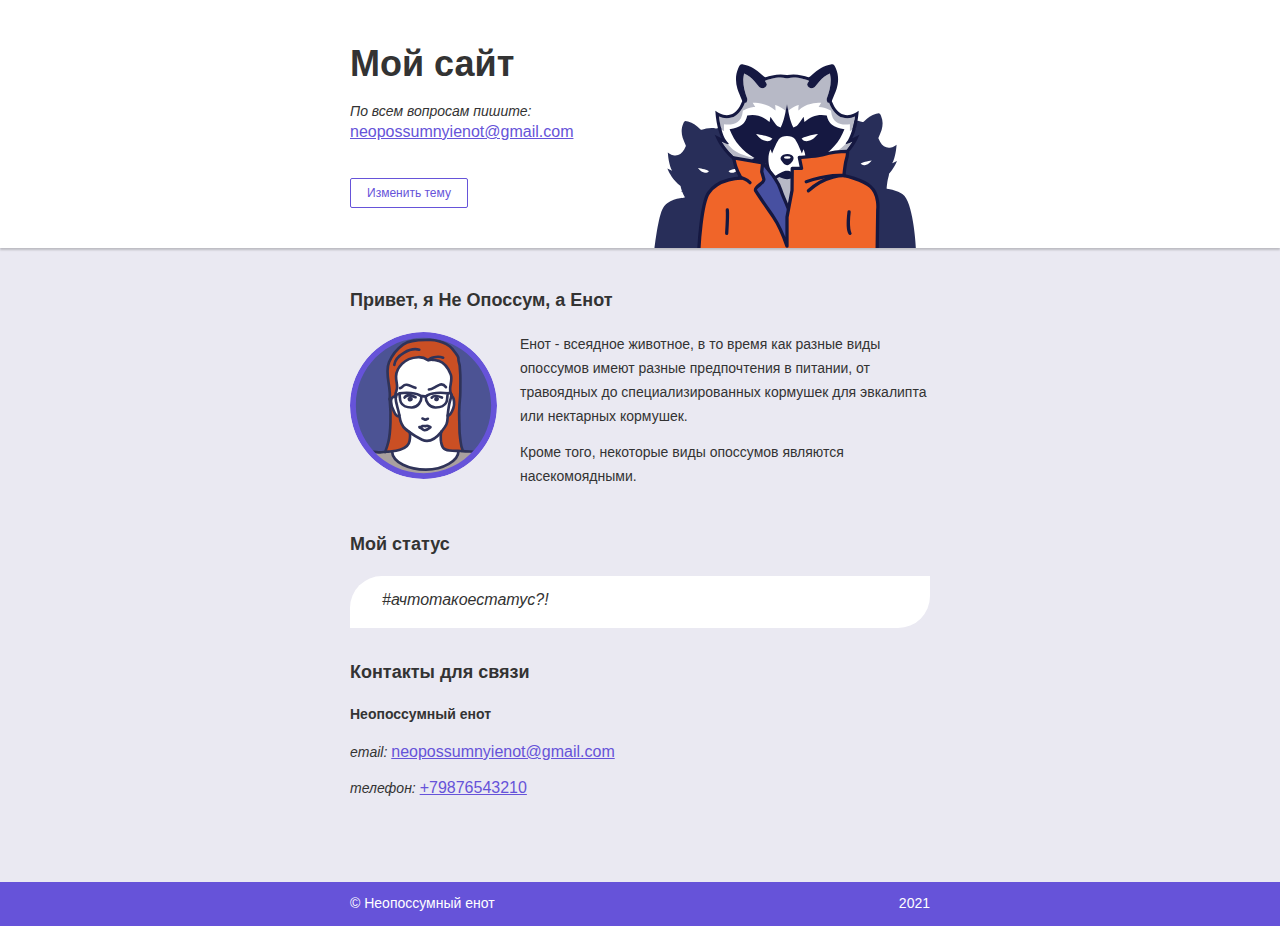
==== index.html @ a2eb3c32 "Лабы 3 и 4" ====
<!DOCTYPE html>
<html lang="ru">
<head>
  <meta charset="utf-8">
  <meta name="viewport" content="width=device-width, initial-scale=1.0">
  <link rel="stylesheet" href="style-themes.css">
  <title>Мой сайт – Неопоссумный енот</title>
</head>
<body class="page">
  <header class="page-header">
    <div class="container">
      <h1 class="page-title">Мой сайт</h1>
      <p><i>По всем вопросам пишите:</i><br><a href="mailto:neopossumnyienot@gmail.com">neopossumnyienot@gmail.com</a></p>
      <button class="theme-button" type="button">Изменить тему</button>
    </div>
  </header>
  <main>
    <section class="about container">
      <h2 class="section-title">Привет, я Не Опоссум, а Енот</h2>
      <img class="about-image" src="img/avatar.svg" width="147" height="147" alt="Неопоссумный енот">
      <div class="about-content">
        <p>Енот - всеядное животное, в то время как разные виды опоссумов имеют разные предпочтения в питании, от травоядных до специализированных кормушек для эвкалипта или нектарных кормушек.</p>
        <p>Кроме того, некоторые виды опоссумов являются насекомоядными.</p>
      </div>
    </section>
    <section class="status container">
      <h2 class="section-title">Мой статус</h2>
      <p>#ачтотакоестатус?!</p>
    </section>
    <section class="contacts container">
      <h2 class="section-title">Контакты для связи</h2>
        <p class="contacts-name">Неопоссумный енот</p>
        <p><i>email:</i> <a href="mailto:neopossumnyienot@gmail.com">neopossumnyienot@gmail.com</a></p>
        <p><i>телефон:</i> <a href="tel:+79876543210">+79876543210</a></p>
    </section>
  </main>
  <footer class="page-footer">
    <div class="container">
      <p>© Неопоссумный енот</p>
      <p>2021</p>
    </div>
  </footer>
  <script src = "script.js"></script>
</body>
</html>
---- style-themes.css ----
* {
  box-sizing: border-box;
}

.container {
  width: 580px;
  margin: 0 auto;
}

.page {
  display: flex;
  flex-direction: column;
  min-width: 640px;
  min-height: 100vh;
  margin: 0;
  font-family: "Verdana", "Tahoma", sans-serif;
  font-size: 14px;
  line-height: 18px;
  color: #333333;
  background-color: #eae9f2;
}

.section-title {
  width: 100%;
  margin: 0;
  margin-bottom: 20px;
  padding: 0;
  font-weight: bold;
  font-size: 18px;
  line-height: 24px;
}

a {
  color: #6653d9;
}

a:focus {
  outline-color: #b6aaff;
}

.page-header {
  margin-bottom: 40px;
  background-color: #ffffff;
  box-shadow: 0 2px 2px rgba(0, 0, 0, 0.2);
}

.page-header .container {
  padding-top: 40px;
  padding-bottom: 40px;
  background-image: url("img/raccoons.svg");
  background-repeat: no-repeat;
  background-position: bottom right;
  background-size: 290px 212px;
}

.page-header a {
  font-size: 16px;
  line-height: 24px;
}

.page-title {
  margin: 0;
  margin-bottom: 4px;
  padding: 0;
  font-weight: bold;
  font-size: 36px;
  line-height: 48px;
}

.theme-button {
  position: relative;
  margin-top: 20px;
  padding-top: 7px;
  padding-right: 16px;
  padding-bottom: 7px;
  padding-left: 16px;
  font-size: 12px;
  border-radius: 2px;
  background-color: transparent;
  cursor: pointer;
  color: #6653d9;
  border: 1px solid #6653d9;
}

.theme-button:active {
  opacity: 0.8;
}

.theme-button:focus,
.theme-button:hover {
  color: #ffffff;
  background-color: #6653d9;
}
.theme-button:focus {
  outline-color: #b6aaff;
}

.about {
  display: flex;
  flex-wrap: wrap;
  justify-content: space-between;
  margin-bottom: 32px;
 }

.about-image {
   width: 147px;
   height: 147px;
   border-radius: 50%;
 }

.about-content {
   width: 410px;
   font-size: 14px;
   line-height: 24px;
 }

.about-content p {
   margin: 0;
   margin-bottom: 12px;
   padding: 0;
 }

.status {
  margin-bottom: 32px;
}

.status p {
  margin: 0;
  padding-top: 12px;
  padding-right: 32px;
  padding-bottom: 16px;
  padding-left: 32px;
  border-radius: 32px 0;
  font-size: 16px;
  line-height: 24px;
  font-style: italic;
  background-color: #ffffff;
}

.contacts {
  margin-bottom: 82px;
}

.contacts img {
  width: 146px;
  height: 146px;
  margin-right: 24px;
}

.contacts p {
  margin: 0;
  margin-bottom: 12px;
  padding: 0;
  font-size: 14px;
  line-height: 24px;
}

p.contacts-name {
  margin-top: 20px;
  margin-bottom: 16px;
  font-weight: bold;
  line-height: 20px;
}

.contacts a {
  font-size: 16px;
  line-height: 24px;
}

.page-footer {
  margin-top: auto;
  color: #ffffff;
  background-color: #6653d9;
}

.page-footer .container {
  display: flex;
  align-items: center;
  justify-content: space-between;
  padding-top: 12px;
  padding-bottom: 14px;
}

.page-footer p {
  margin: 0;
  padding: 0;
}

/* Тёмная тема */
.dark-theme {
  color: #f2f2f2;
  background-color: #17161a;
}

.dark-theme .page-header{
  background-color: #3f3c53;
  box-shadow: 0 2px 2px rgba(0, 0, 0, 0.6);
}

.dark-theme a {
  color: #9484f2;
}

.dark-theme .theme-button {
  color: #9484f2;
  border: 1px solid #9484f2;
}

.dark-theme .theme-button:focus,
.dark-theme .theme-button:hover {
  color: #17161a;
  background-color: #9484f2;
}

.dark-theme .status p {
  background-color: #2a2930;
}

.dark-theme .page-footer {
  background-color: #373540;
  color: #f2f2f2;
}
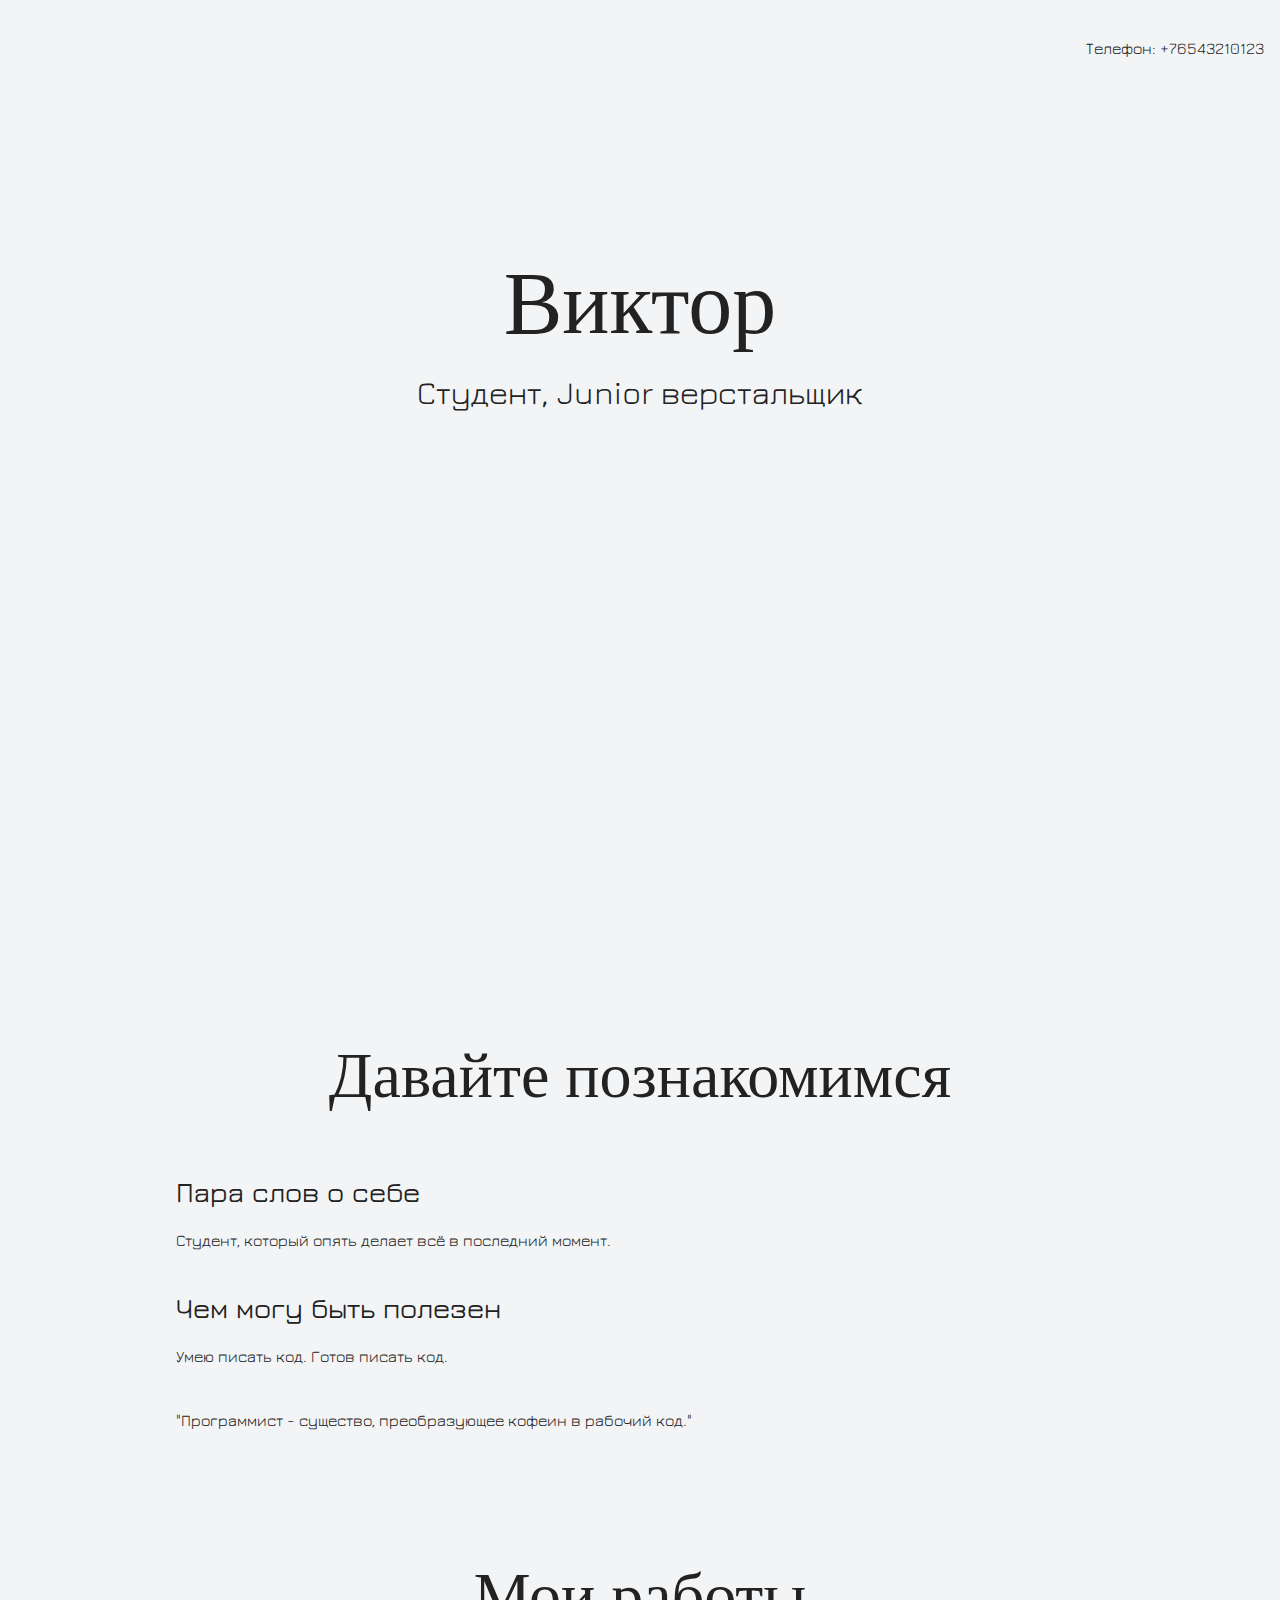
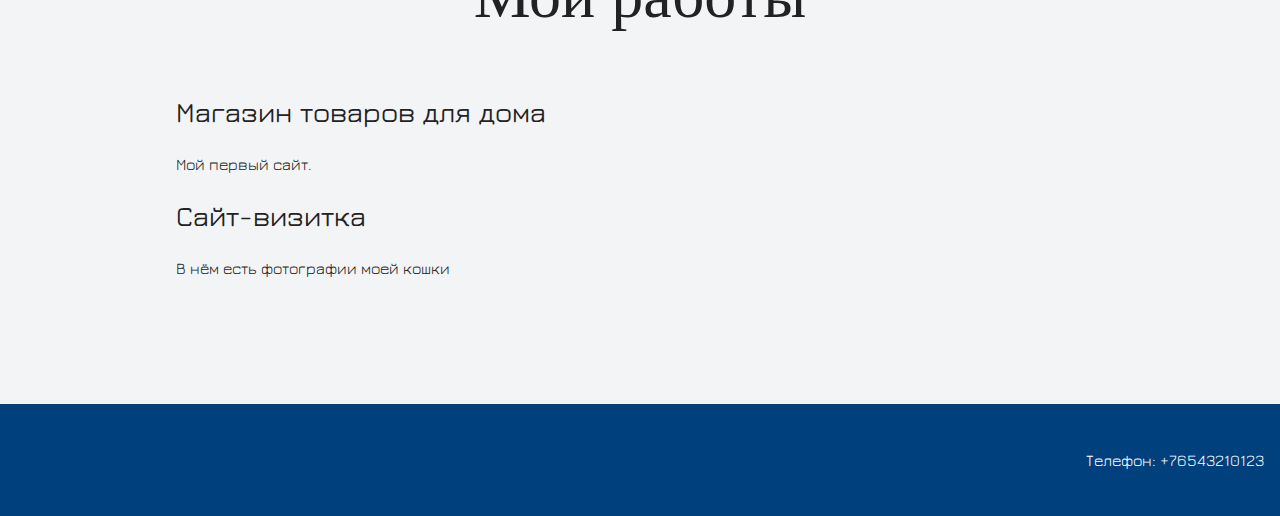
==== commit f6ba702f: "Лаб 6 часть 5" ====
--- a/index.html
+++ b/index.html
@@ -1,45 +1,54 @@
 <!DOCTYPE html>
 <html lang="ru">
-<head>
-  <meta charset="utf-8">
-  <meta name="viewport" content="width=device-width, initial-scale=1.0">
-  <link rel="stylesheet" href="style-themes.css">
-  <title>Мой сайт – Неопоссумный енот</title>
-</head>
-<body class="page">
-  <header class="page-header">
-    <div class="container">
-      <h1 class="page-title">Мой сайт</h1>
-      <p><i>По всем вопросам пишите:</i><br><a href="mailto:neopossumnyienot@gmail.com">neopossumnyienot@gmail.com</a></p>
-      <button class="theme-button" type="button">Изменить тему</button>
-    </div>
-  </header>
-  <main>
-    <section class="about container">
-      <h2 class="section-title">Привет, я Не Опоссум, а Енот</h2>
-      <img class="about-image" src="img/avatar.svg" width="147" height="147" alt="Неопоссумный енот">
-      <div class="about-content">
-        <p>Енот - всеядное животное, в то время как разные виды опоссумов имеют разные предпочтения в питании, от травоядных до специализированных кормушек для эвкалипта или нектарных кормушек.</p>
-        <p>Кроме того, некоторые виды опоссумов являются насекомоядными.</p>
+  <head>
+    <meta charset="UTF-8">
+    <link rel="stylesheet" href="style.css">
+    <!-- <link href="https://fonts.googleapis.com/css?family=Montserrat:400,500,700|Old+Standard+TT&display=swap&subset=cyrillic" rel="stylesheet"> -->
+    <link href="https://fonts.googleapis.com/css2?family=Jura&display=swap" rel="stylesheet">
+    <title>Портфолио Junior верстальщика</title>
+  </head>
+
+  <body>
+    <header class="page-header">
+      <div class="container">
+        Телефон: +76543210123
+      </div>
+    </header>
+
+    <section class="hero-image">
+      <div class="container">
+        <h1 class="heading">Виктор</h1>
+        <p>Студент, Junior верстальщик</p>
       </div>
     </section>
-    <section class="status container">
-      <h2 class="section-title">Мой статус</h2>
-      <p>#ачтотакоестатус?!</p>
+
+    <section class="intro">
+      <div class="container">
+        <h2 class="subheading">Давайте познакомимся</h2>
+        <h3>Пара слов о себе</h3>
+        <p>Студент, который опять делает всё в последний момент.</p>
+        <h3>Чем могу быть полезен</h3>
+        <p>Умею писать код. Готов писать код.</p>
+        <p>"Программист - существо, преобразующее кофеин в рабочий код."</p>
+      </div>
     </section>
-    <section class="contacts container">
-      <h2 class="section-title">Контакты для связи</h2>
-        <p class="contacts-name">Неопоссумный енот</p>
-        <p><i>email:</i> <a href="mailto:neopossumnyienot@gmail.com">neopossumnyienot@gmail.com</a></p>
-        <p><i>телефон:</i> <a href="tel:+79876543210">+79876543210</a></p>
+
+    <section class="portfolio">
+      <div class="container">
+        <h2 class="subheading">Мои работы</h2>
+
+        <h3>Магазин товаров для дома</h3>
+        <p>Мой первый сайт.</p>
+
+        <h3>Сайт-визитка</h3>
+        <p>В нём есть фотографии моей кошки</p>
+      </div>
     </section>
-  </main>
-  <footer class="page-footer">
-    <div class="container">
-      <p>© Неопоссумный енот</p>
-      <p>2021</p>
-    </div>
-  </footer>
-  <script src = "script.js"></script>
-</body>
-</html>
+
+    <footer class="page-footer">
+      <div class="container">
+        Телефон: +76543210123
+      </div>
+    </footer>
+  </body>
+</html>--- a/style.css
+++ b/style.css
@@ -0,0 +1,194 @@
+body {
+  margin: 0;
+  min-width: 960px;
+  font-family: "Jura", "Montserrat", "Helvetica", "Arial", sans-serif;
+  font-size: 16px;
+  line-height: 32px;
+  color: #222222;
+  background-color: #f2f4f6;
+  background-image: url("img/hero-bg.jpg");
+  background-repeat: no-repeat;
+  background-position: top center;
+}
+
+.container {
+  max-width: 928px;
+  margin: 0 auto;
+  padding: 0 16px;
+}
+
+.page-header {
+  margin: 0 0 160px;
+  padding: 32px 0 32px;
+}
+
+.page-header .container,
+.page-footer .container {
+  max-width: 1408px;
+  text-align: right;
+}
+
+.page-header a {
+  margin-left: 56px;
+  color: #288be6;
+  text-decoration: none;
+  background-repeat: no-repeat;
+  background-position: left;
+}
+
+.header-email {
+  padding-left: 30px;
+  background-image: url("img/icon-email-header.svg");
+}
+
+.header-phone {
+  padding-left: 25px;
+  background-image: url("img/icon-phone-header.svg");
+}
+
+.hero-image {
+  margin-bottom: 620px;
+}
+
+.hero-image .container {
+  max-width: 1408px;
+  text-align: center;
+}
+
+.heading {
+  margin: 0 0 16px;
+  font-family: "Old Standard TT", "Times", "Times New Roman", serif;
+  font-size: 88px;
+  line-height: 96px;
+  font-weight: 400;
+}
+
+.hero-image p {
+  margin: 0;
+  font-size: 32px;
+  line-height: 48px;
+}
+
+.intro {
+  margin: 0 0 120px;
+}
+
+.subheading {
+  margin: 0 0 56px;
+  font-family: "Old Standard TT", "Times", "Times New Roman", serif;
+  font-size: 64px;
+  line-height: 80px;
+  font-weight: 400;
+  text-align: center;
+}
+
+.user-image {
+  margin: 0 0 32px;
+  text-align: center;
+}
+
+.intro h3,
+.portfolio h3 {
+  margin: 0 0 12px;
+  font-size: 28px;
+  line-height: 40px;
+  font-weight: 500;
+}
+
+.intro p {
+  margin: 0 0 32px;
+}
+
+.skills-list {
+  margin: 0;
+  padding: 0;
+}
+
+.skills-list dt {
+  padding-left: 32px;
+  background-repeat: no-repeat;
+  background-position: left;
+}
+
+.skill-html {
+  background-image: url("img/icon-html.svg");
+}
+
+.skill-css {
+  background-image: url("img/icon-css.svg");
+}
+
+.level {
+  margin: 4px 0 16px;
+  padding: 0;
+  height: 14px;
+  font-size: 0;
+  background-color: #ffffff;
+  border: 1px solid #86c3fa;
+  border-radius: 8px;
+}
+
+.level div {
+  margin: 1px;
+  height: 12px;
+  background-color: #288be6;
+  border-radius: 6px;
+}
+
+.portfolio {
+  margin: 0 0 120px;
+}
+
+.projects {
+  margin: 0;
+  padding: 0;
+  list-style: none;
+}
+
+.projects li {
+  margin: 0 0 80px;
+}
+
+.project-image {
+  margin: 0 0 24px;
+  text-align: center;
+}
+
+.projects p {
+  margin: 0 0 24px;
+}
+
+.button {
+  padding: 6px 20px;
+  display: inline-block;
+  vertical-align: baseline;
+  text-decoration: none;
+  text-transform: uppercase;
+  border-radius: 4px;
+  background-color: #288be6;
+  color: #ffffff;
+}
+
+.page-footer {
+  padding: 40px 0;
+  background-color: #00417d;
+  color: #ffffff;
+}
+
+.page-footer a {
+  margin-left: 56px;
+  color: inherit;
+  text-decoration: none;
+  background-repeat: no-repeat;
+  background-position: left;
+}
+
+.footer-email {
+  padding-left: 30px;
+  background-image: url("img/icon-email-footer.svg");
+}
+
+.footer-phone {
+  padding-left: 25px;
+  background-image: url("img/icon-phone-footer.svg");
+}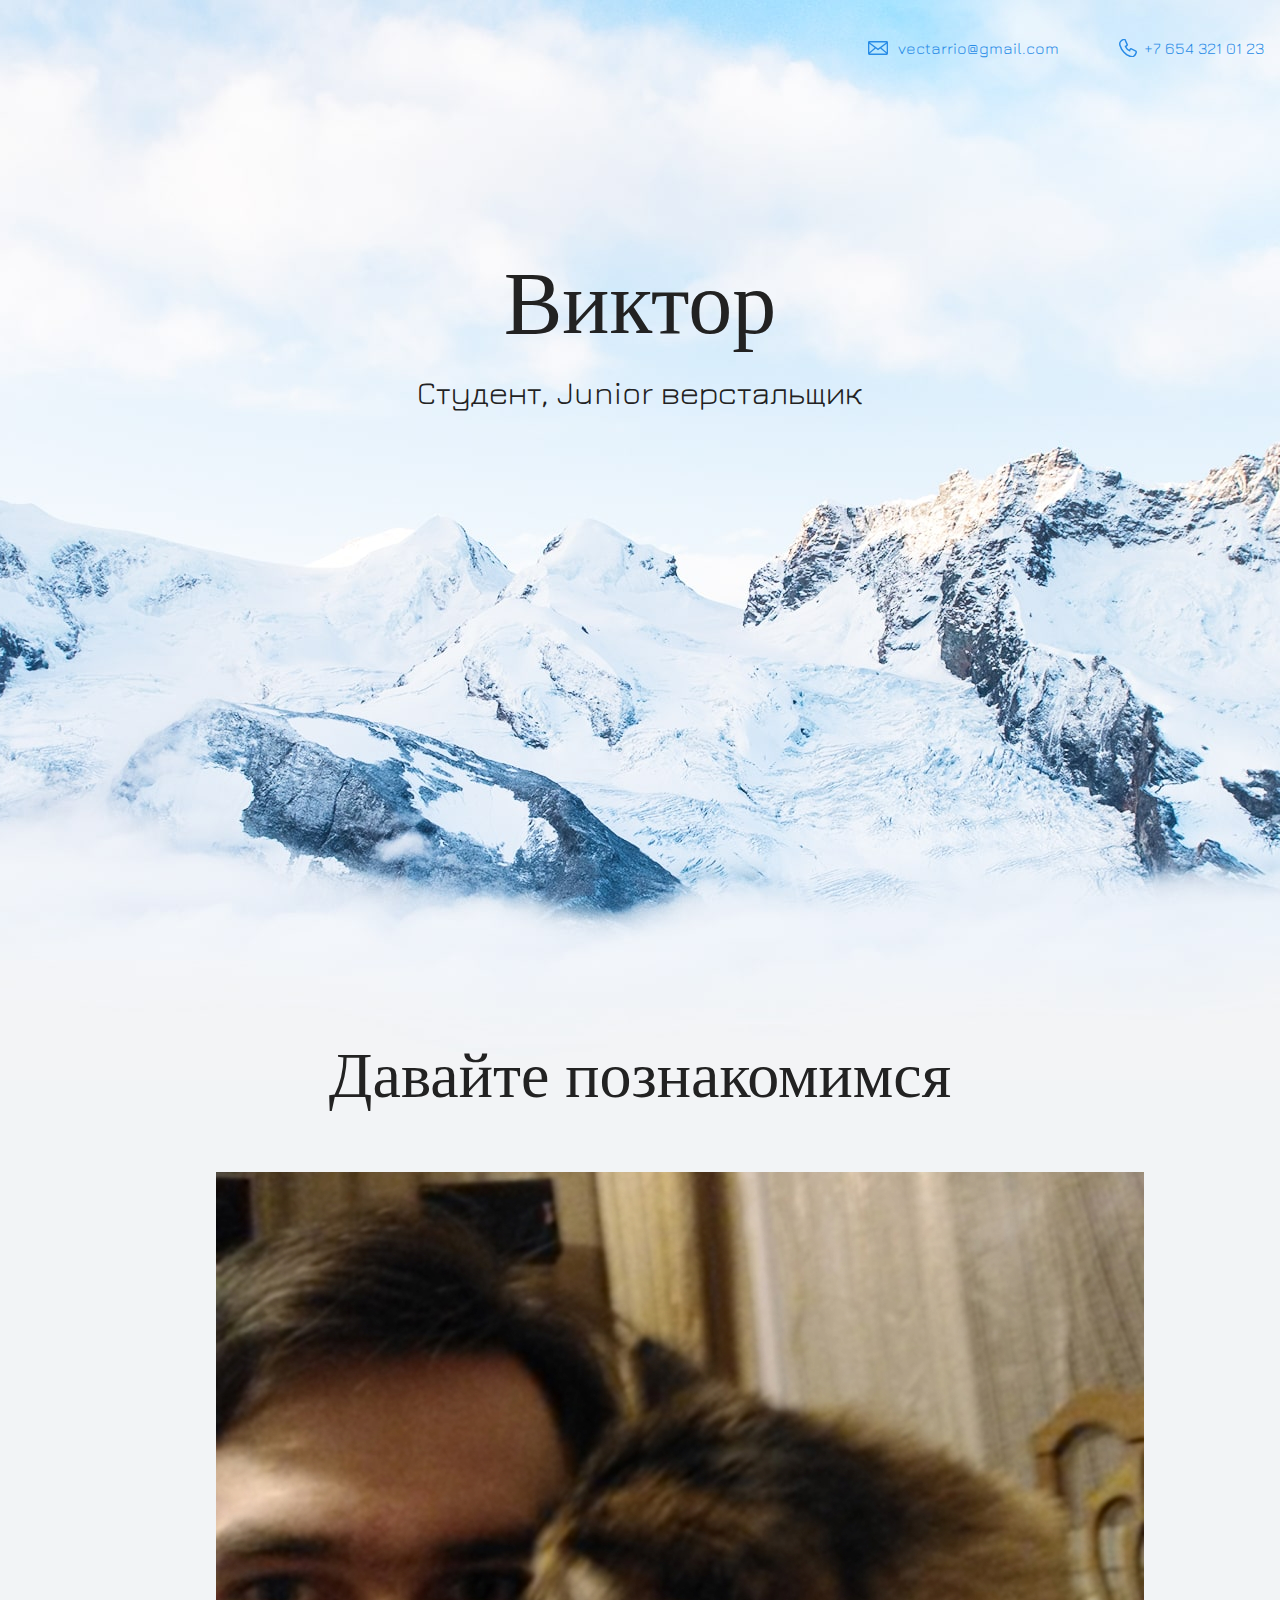
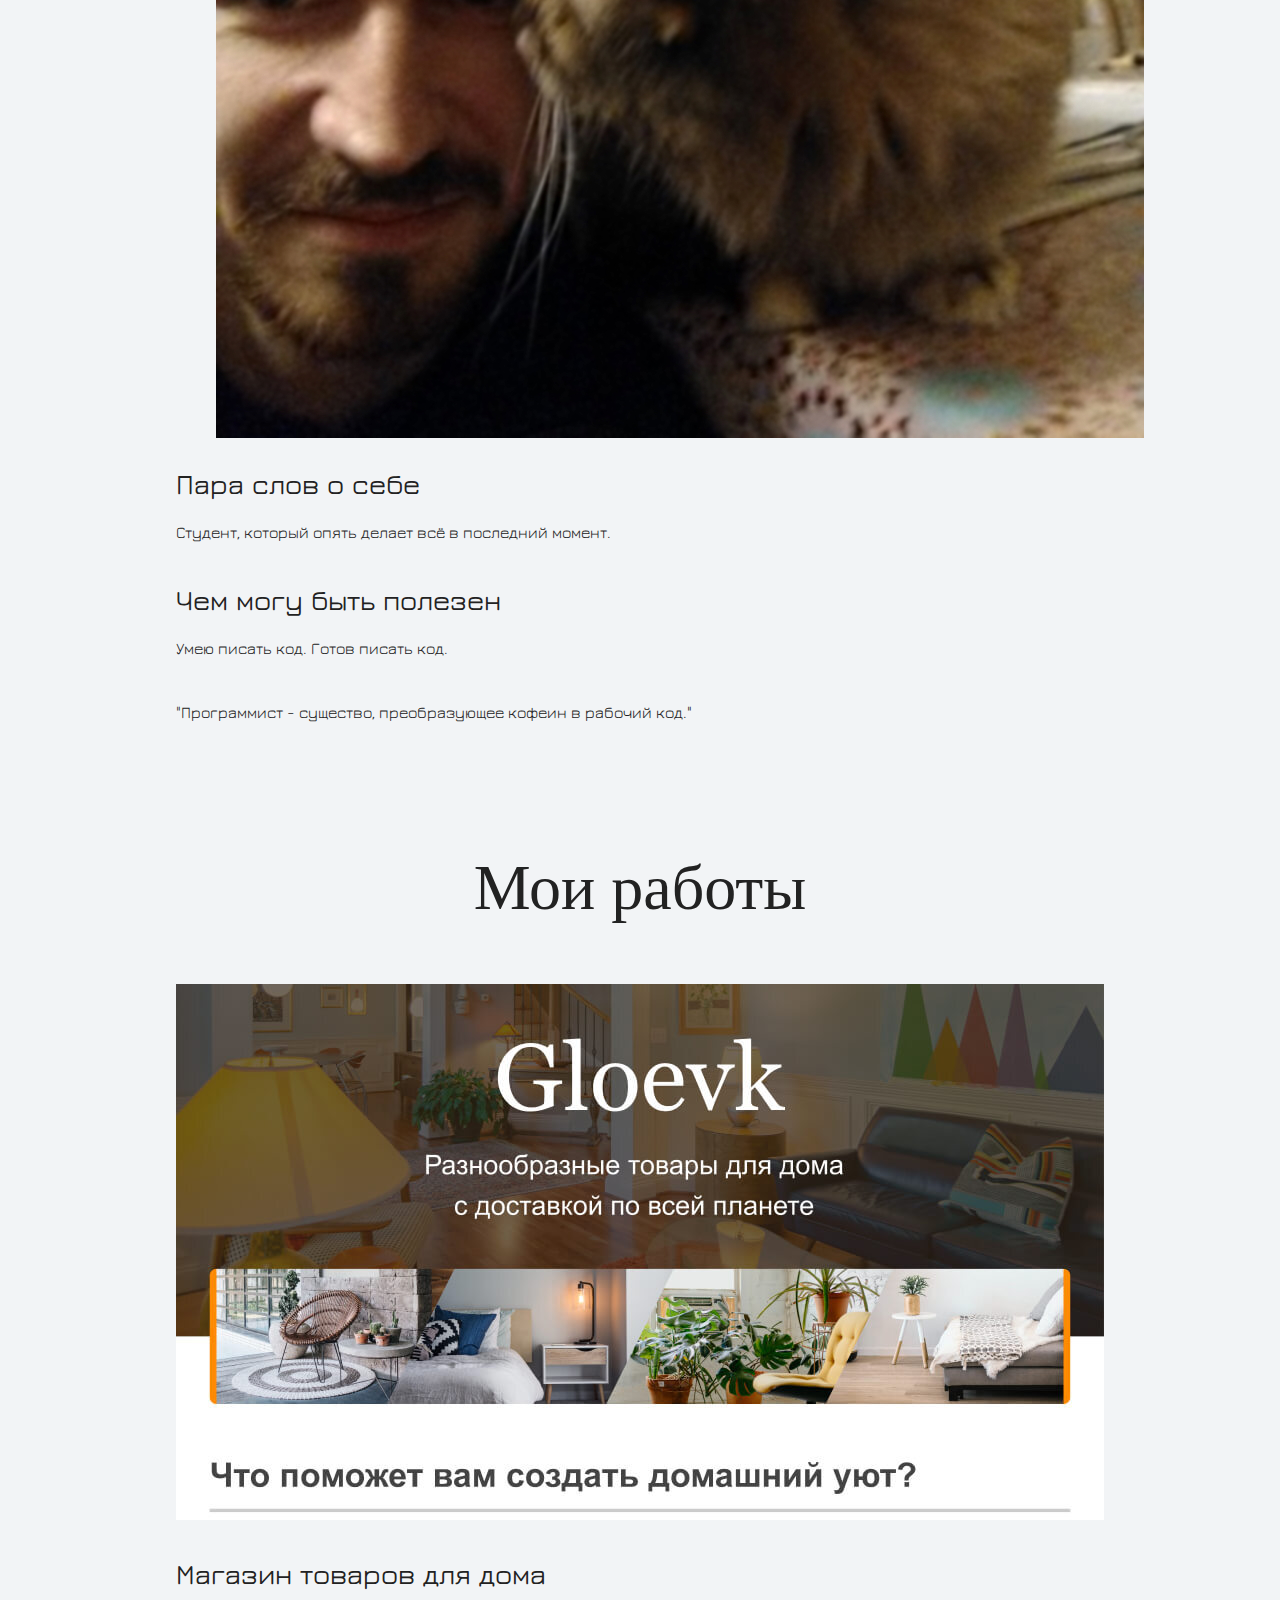
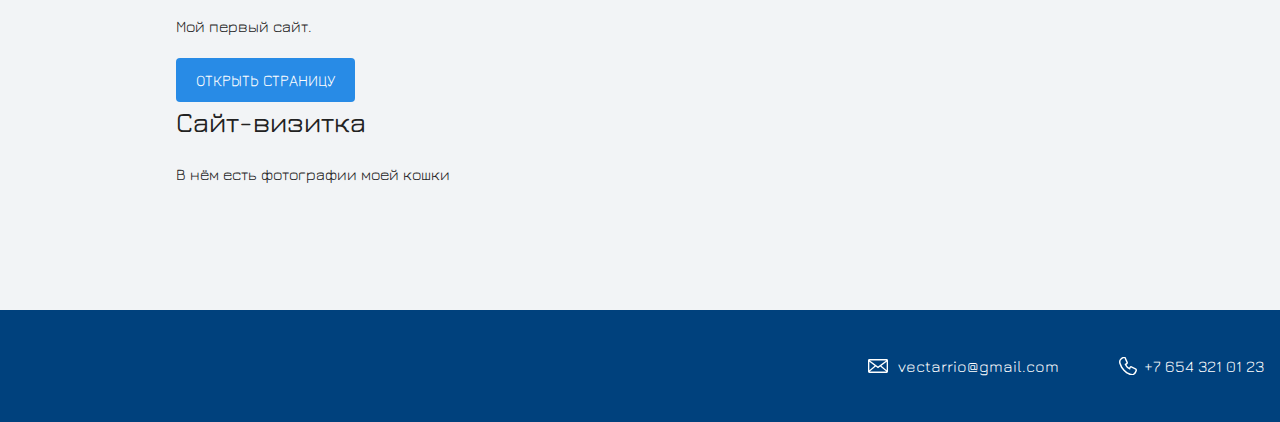
==== commit 03f660a7: "Лаб 6 Часть 7" ====
--- a/index.html
+++ b/index.html
@@ -11,7 +11,8 @@
   <body>
     <header class="page-header">
       <div class="container">
-        Телефон: +76543210123
+            <a class="header-email" href="mailto:vectarrio@gmail.com">vectarrio@gmail.com</a>
+            <a class="header-phone" href="tel:+79876543210">+7 654 321 01 23</a>
       </div>
     </header>
 
@@ -25,6 +26,9 @@
     <section class="intro">
       <div class="container">
         <h2 class="subheading">Давайте познакомимся</h2>
+        <figure>
+          <img src="files/user.jpg" width="928" alt="Фотография">
+        </figure>
         <h3>Пара слов о себе</h3>
         <p>Студент, который опять делает всё в последний момент.</p>
         <h3>Чем могу быть полезен</h3>
@@ -36,10 +40,12 @@
     <section class="portfolio">
       <div class="container">
         <h2 class="subheading">Мои работы</h2>
-
+        <figure class="project-image">
+          <img src="files/project.jpg" width="928" height="536" alt="Cайт магазина товаров для дома">
+        </figure>
         <h3>Магазин товаров для дома</h3>
         <p>Мой первый сайт.</p>
-
+        <a class="button" href="source/project/index.html">Открыть страницу</a>
         <h3>Сайт-визитка</h3>
         <p>В нём есть фотографии моей кошки</p>
       </div>
@@ -47,7 +53,8 @@
 
     <footer class="page-footer">
       <div class="container">
-        Телефон: +76543210123
+        <a class="footer-email" href="mailto:vectarrio@gmail.com">vectarrio@gmail.com</a>
+        <a class="footer-phone" href="tel:+79876543210">+7 654 321 01 23</a>
       </div>
     </footer>
   </body>
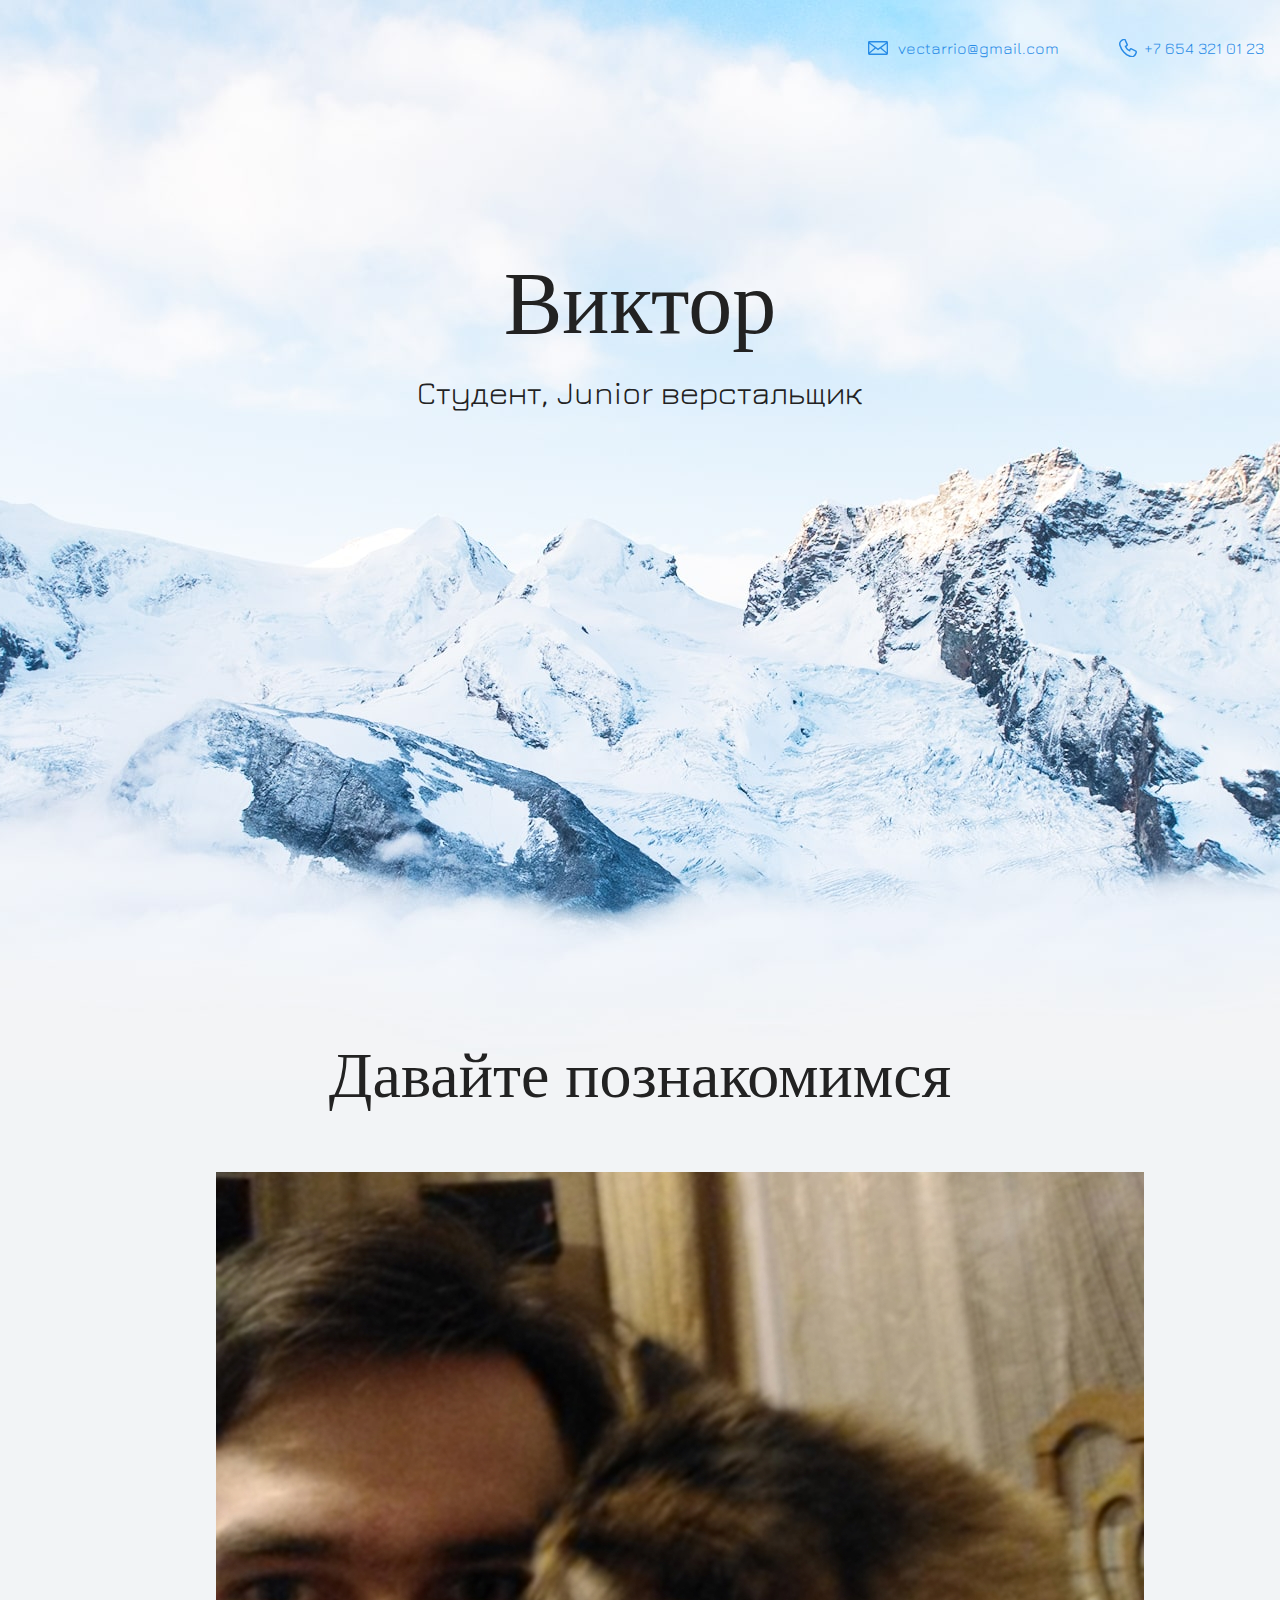
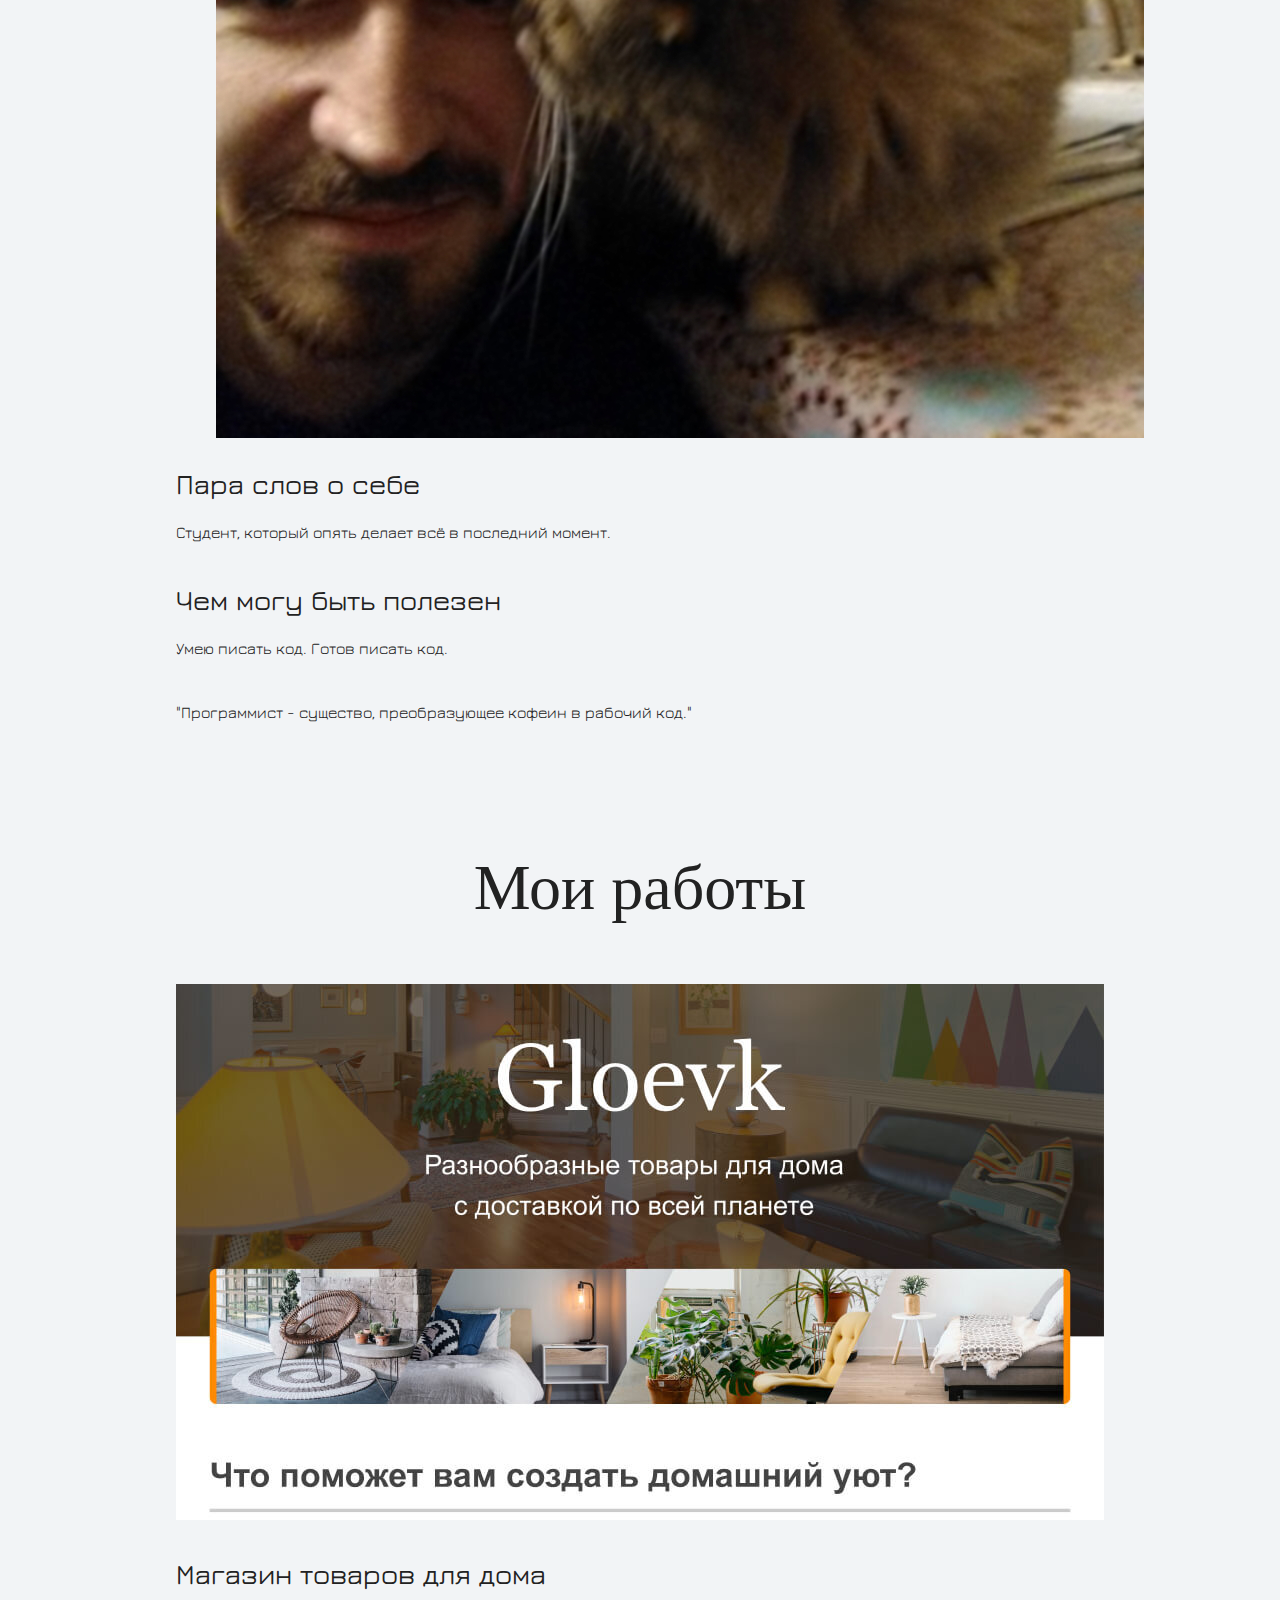
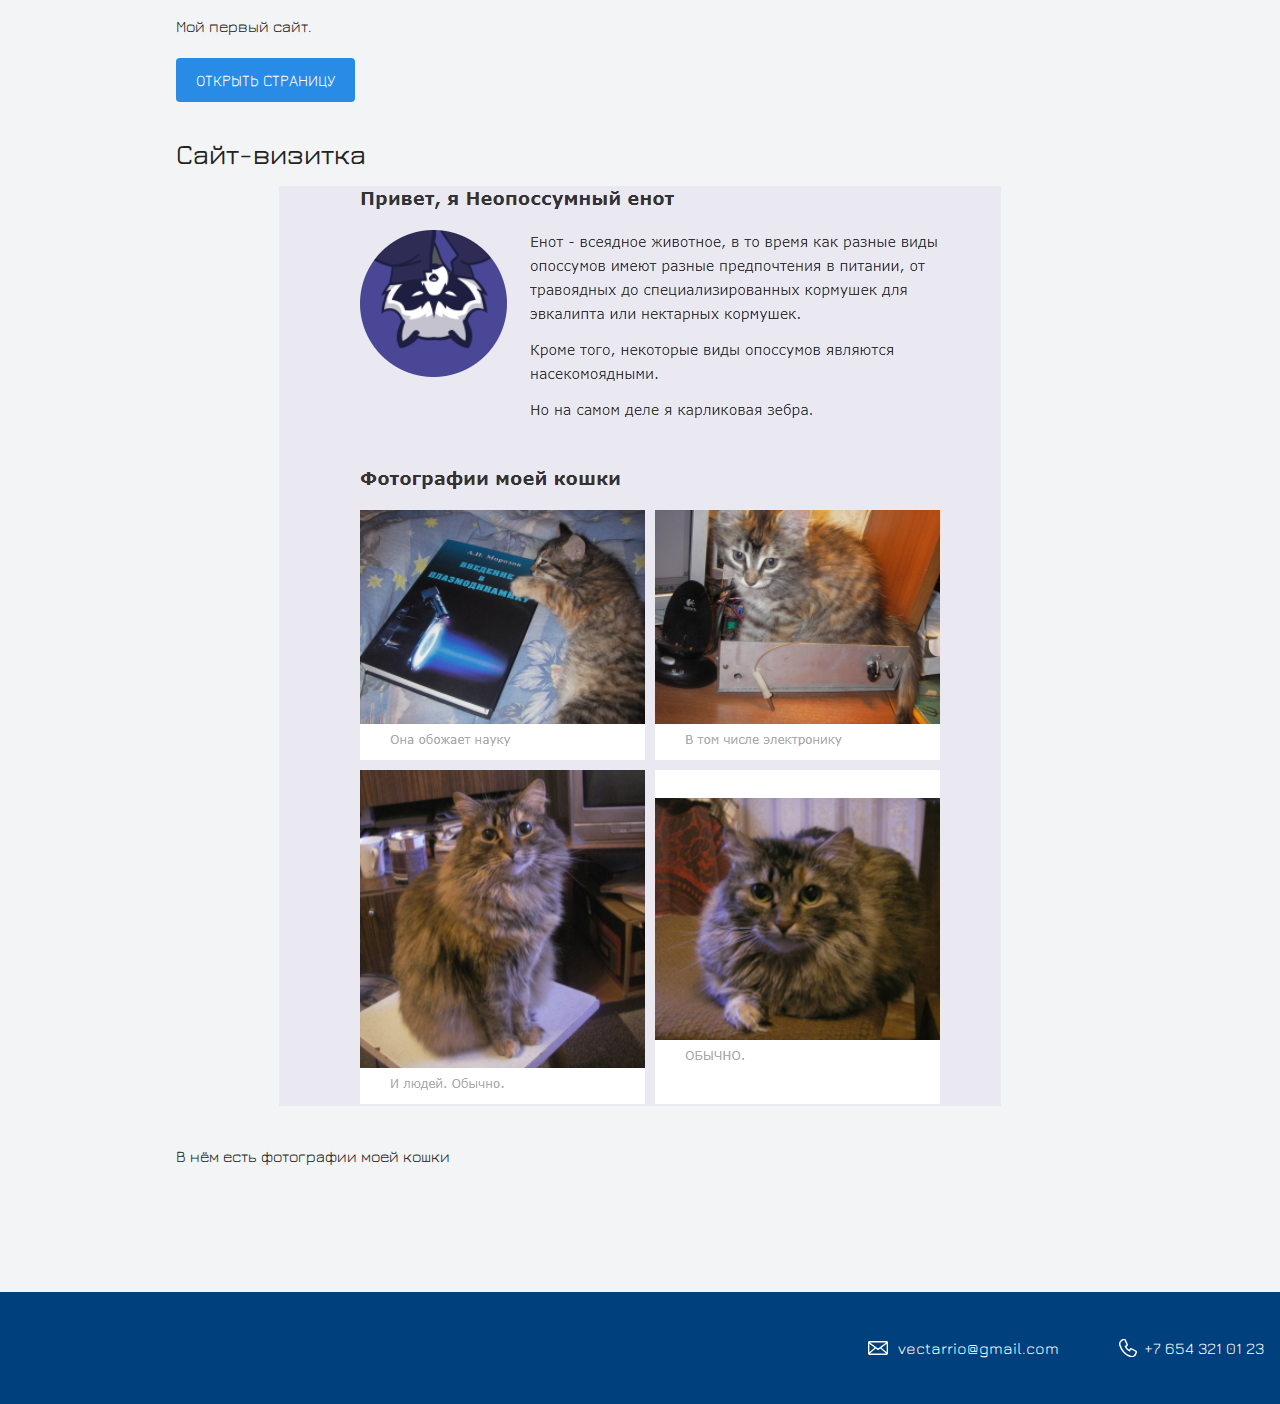
==== commit a612a718: "Лаб 6 Часть 7 версия 2" ====
--- a/index.html
+++ b/index.html
@@ -45,8 +45,11 @@
         </figure>
         <h3>Магазин товаров для дома</h3>
         <p>Мой первый сайт.</p>
-        <a class="button" href="source/project/index.html">Открыть страницу</a>
+        <a class="button" href="source/project/index.html">Открыть страницу</a><br><br>
         <h3>Сайт-визитка</h3>
+        <figure class="project-image">
+          <img src="files/phpproject.jpg" width="928" alt="Cайт-визитка с использованием php">
+        </figure>
         <p>В нём есть фотографии моей кошки</p>
       </div>
     </section>
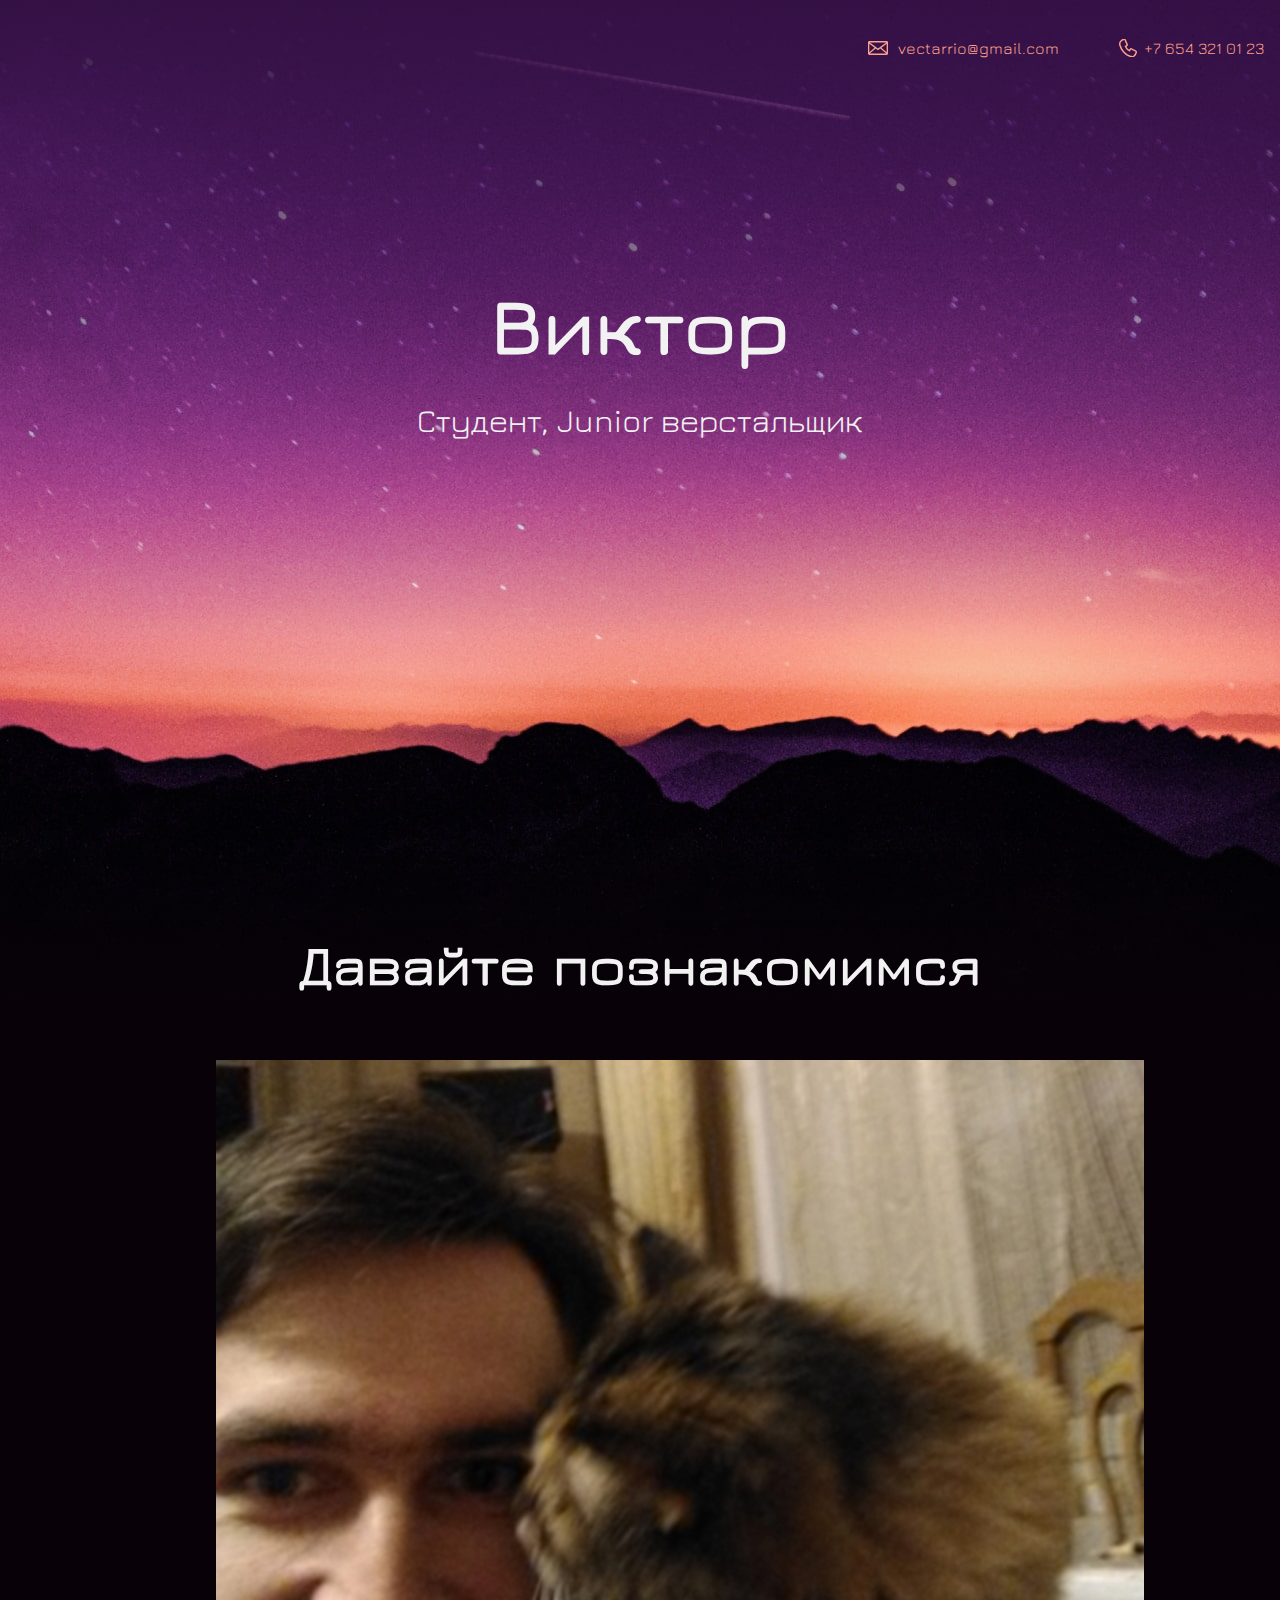
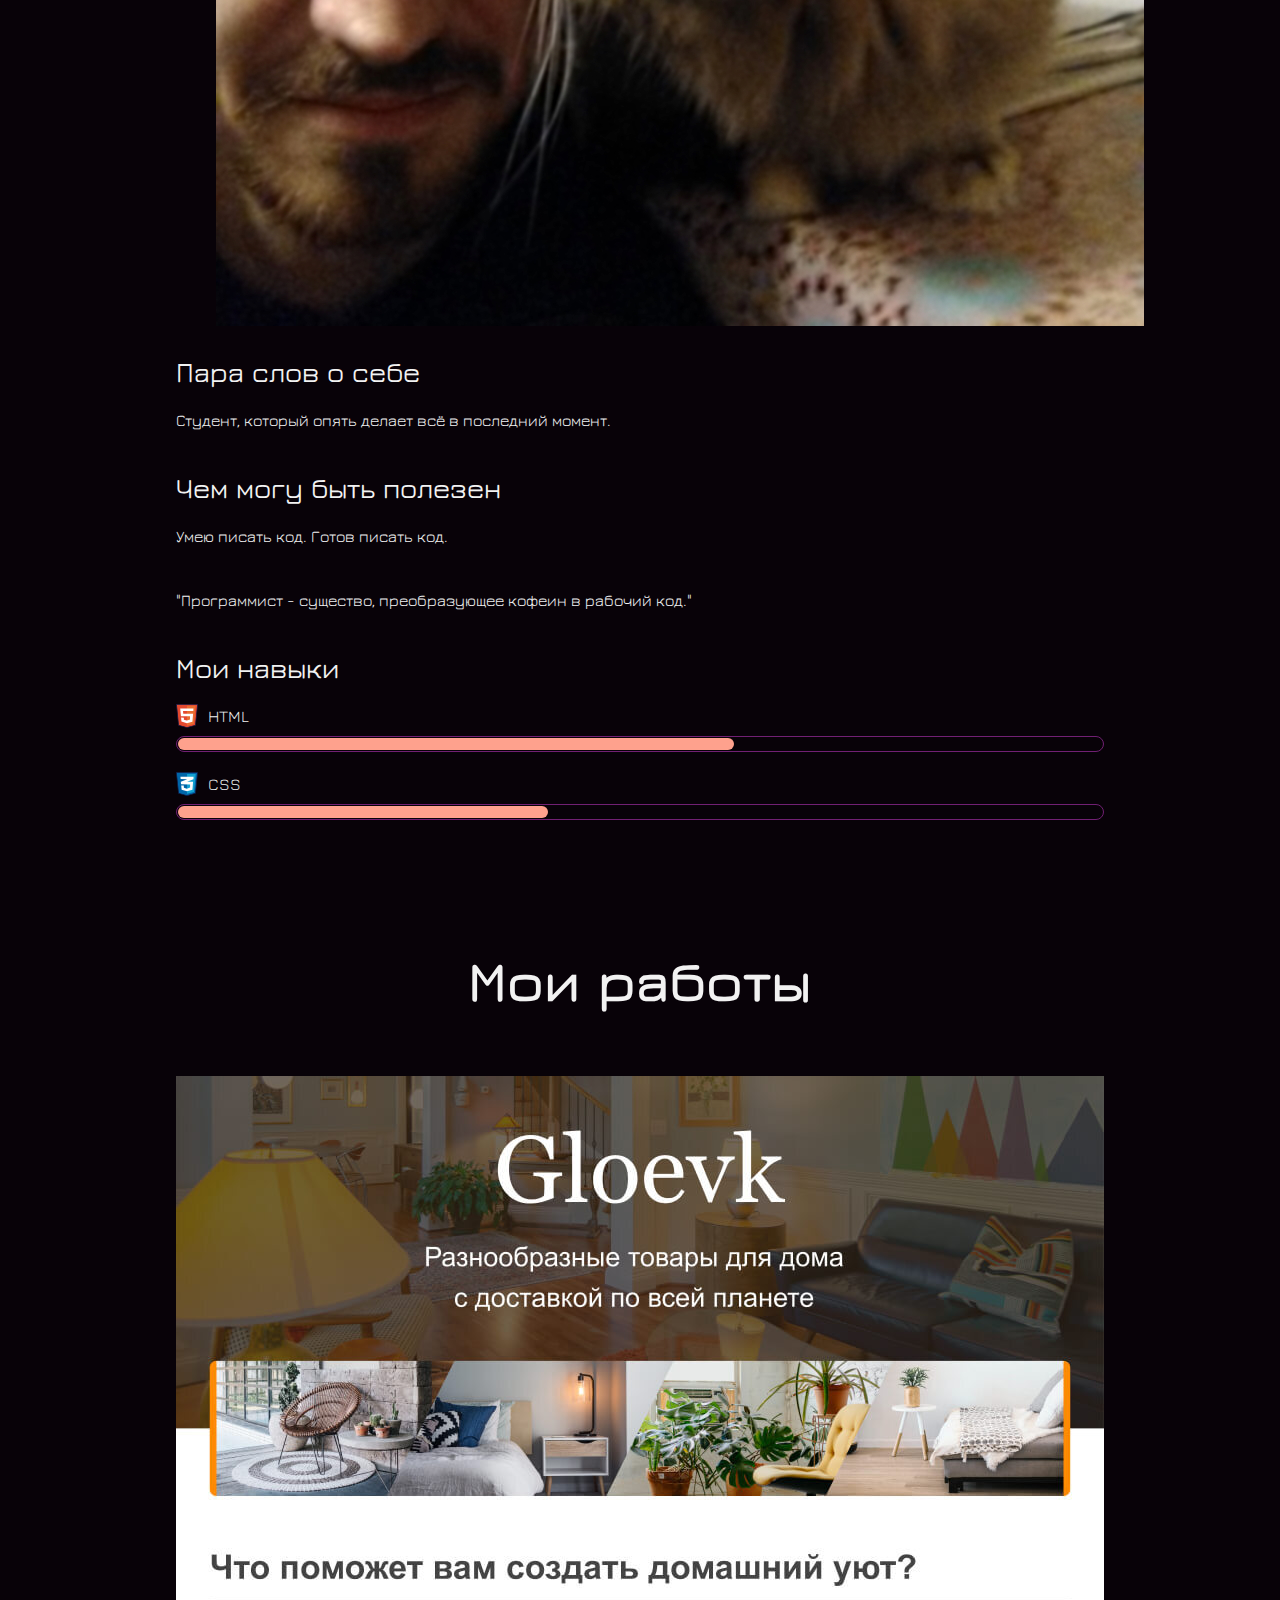
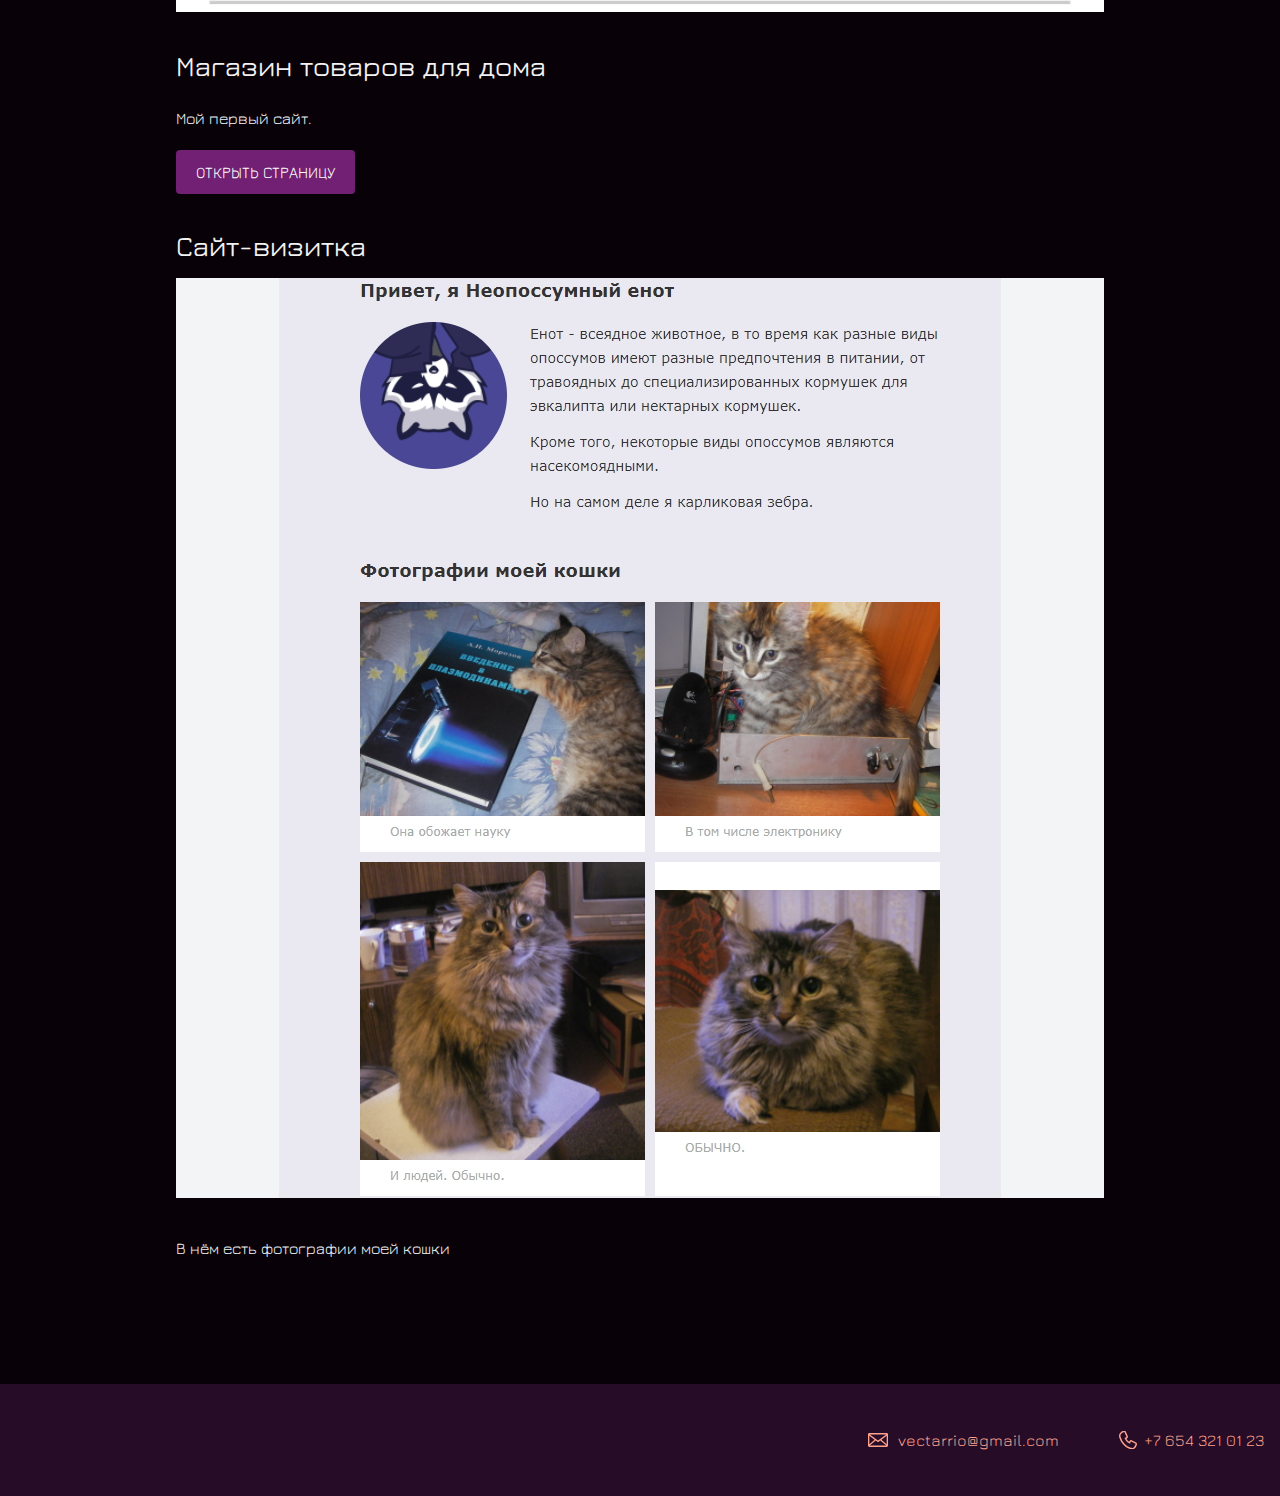
==== commit 3cfc529f: "Лаб 7 часть 2" ====
--- a/index.html
+++ b/index.html
@@ -34,6 +34,15 @@
         <h3>Чем могу быть полезен</h3>
         <p>Умею писать код. Готов писать код.</p>
         <p>"Программист - существо, преобразующее кофеин в рабочий код."</p>
+        <div class="skills">
+          <h3>Мои навыки</h3>
+          <dl class="skills-list">
+            <dt class="skill-html">HTML</dt>
+            <dd class="level"><div style="width: 60%;">60%</div></dd>
+            <dt class="skill-css">CSS</dt>
+            <dd class="level"><div style="width: 40%;">40%</div></dd>
+          </dl>
+        </div>
       </div>
     </section>
 
--- a/style.css
+++ b/style.css
@@ -4,8 +4,8 @@
   font-family: "Jura", "Montserrat", "Helvetica", "Arial", sans-serif;
   font-size: 16px;
   line-height: 32px;
-  color: #222222;
-  background-color: #f2f4f6;
+  color: #f2f2f2;
+  background-color: #080208;
   background-image: url("img/hero-bg.jpg");
   background-repeat: no-repeat;
   background-position: top center;
@@ -18,7 +18,7 @@
 }
 
 .page-header {
-  margin: 0 0 160px;
+  margin: 0 0 180px;
   padding: 32px 0 32px;
 }
 
@@ -30,7 +30,7 @@
 
 .page-header a {
   margin-left: 56px;
-  color: #288be6;
+  color: #fea18d;
   text-decoration: none;
   background-repeat: no-repeat;
   background-position: left;
@@ -38,16 +38,16 @@
 
 .header-email {
   padding-left: 30px;
-  background-image: url("img/icon-email-header.svg");
+  background-image: url("img/icon-email.svg");
 }
 
 .header-phone {
   padding-left: 25px;
-  background-image: url("img/icon-phone-header.svg");
+  background-image: url("img/icon-phone.svg");
 }
 
 .hero-image {
-  margin-bottom: 620px;
+  margin-bottom: 480px;
 }
 
 .hero-image .container {
@@ -56,11 +56,9 @@
 }
 
 .heading {
-  margin: 0 0 16px;
-  font-family: "Old Standard TT", "Times", "Times New Roman", serif;
-  font-size: 88px;
+  margin: 0 0 24px;
+  font-size: 80px;
   line-height: 96px;
-  font-weight: 400;
 }
 
 .hero-image p {
@@ -75,10 +73,8 @@
 
 .subheading {
   margin: 0 0 56px;
-  font-family: "Old Standard TT", "Times", "Times New Roman", serif;
-  font-size: 64px;
+  font-size: 56px;
   line-height: 80px;
-  font-weight: 400;
   text-align: center;
 }
 
@@ -123,15 +119,15 @@
   padding: 0;
   height: 14px;
   font-size: 0;
-  background-color: #ffffff;
-  border: 1px solid #86c3fa;
+  background-color: #080208;
+  border: 1px solid #712073;
   border-radius: 8px;
 }
 
 .level div {
   margin: 1px;
   height: 12px;
-  background-color: #288be6;
+  background-color: #fea18d;
   border-radius: 6px;
 }
 
@@ -165,19 +161,18 @@
   text-decoration: none;
   text-transform: uppercase;
   border-radius: 4px;
-  background-color: #288be6;
+  background-color: #712073;
   color: #ffffff;
 }
 
 .page-footer {
   padding: 40px 0;
-  background-color: #00417d;
-  color: #ffffff;
+  background-color: #260c26;
 }
 
 .page-footer a {
   margin-left: 56px;
-  color: inherit;
+  color: #fea18d;
   text-decoration: none;
   background-repeat: no-repeat;
   background-position: left;
@@ -185,10 +180,10 @@
 
 .footer-email {
   padding-left: 30px;
-  background-image: url("img/icon-email-footer.svg");
+  background-image: url("img/icon-email.svg");
 }
 
 .footer-phone {
   padding-left: 25px;
-  background-image: url("img/icon-phone-footer.svg");
+  background-image: url("img/icon-phone.svg");
 }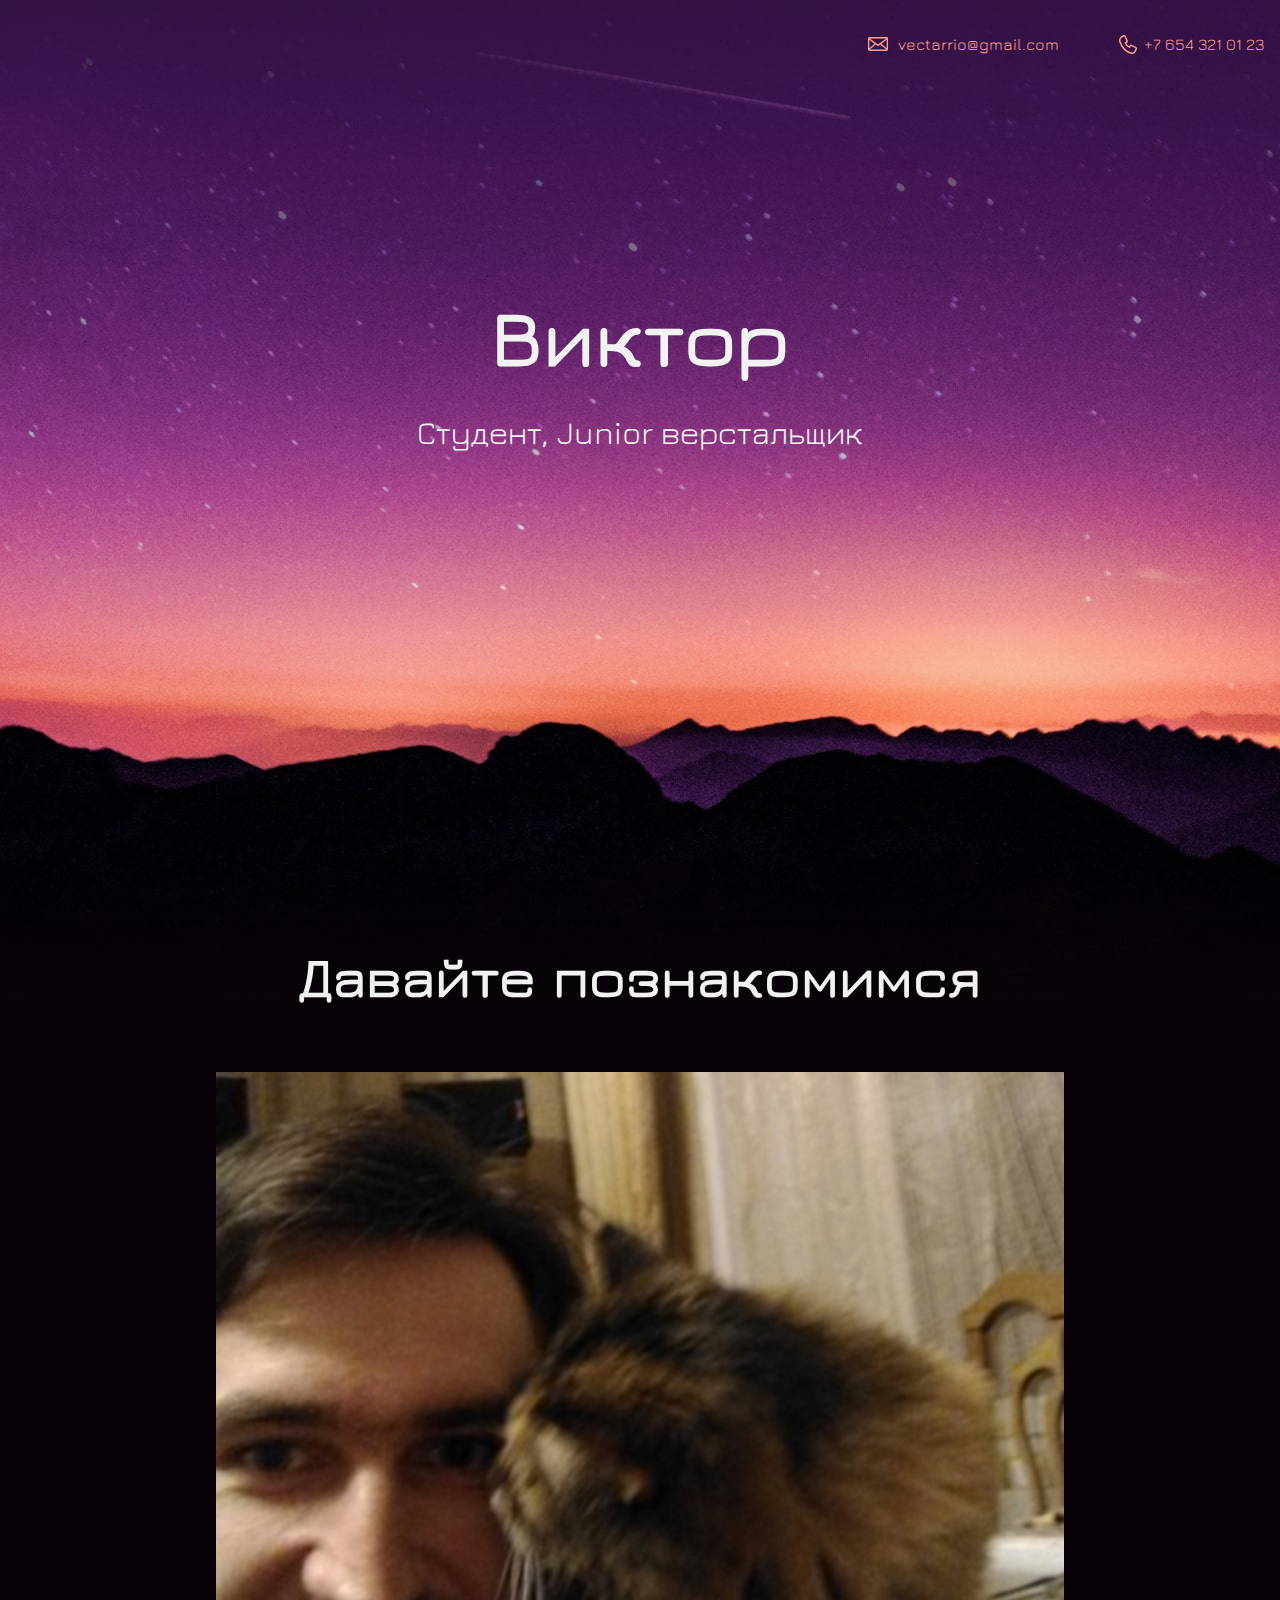
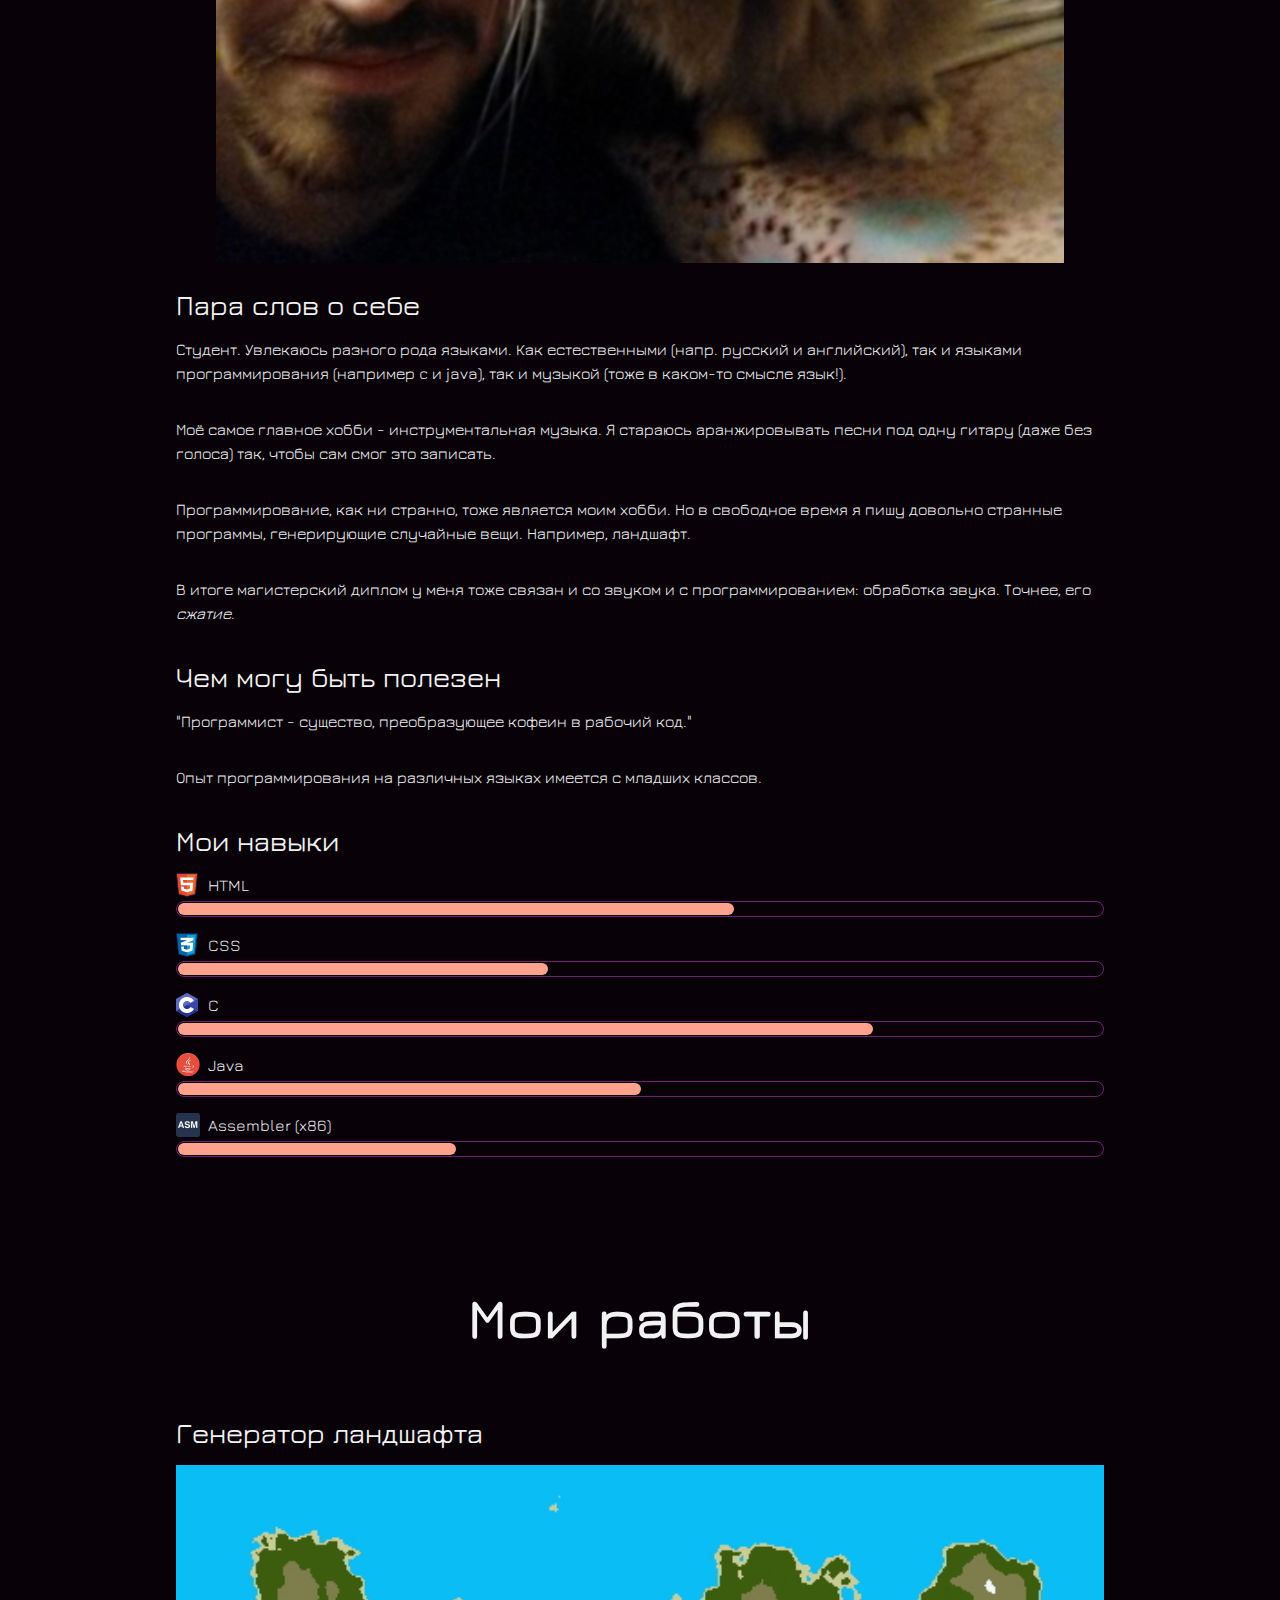
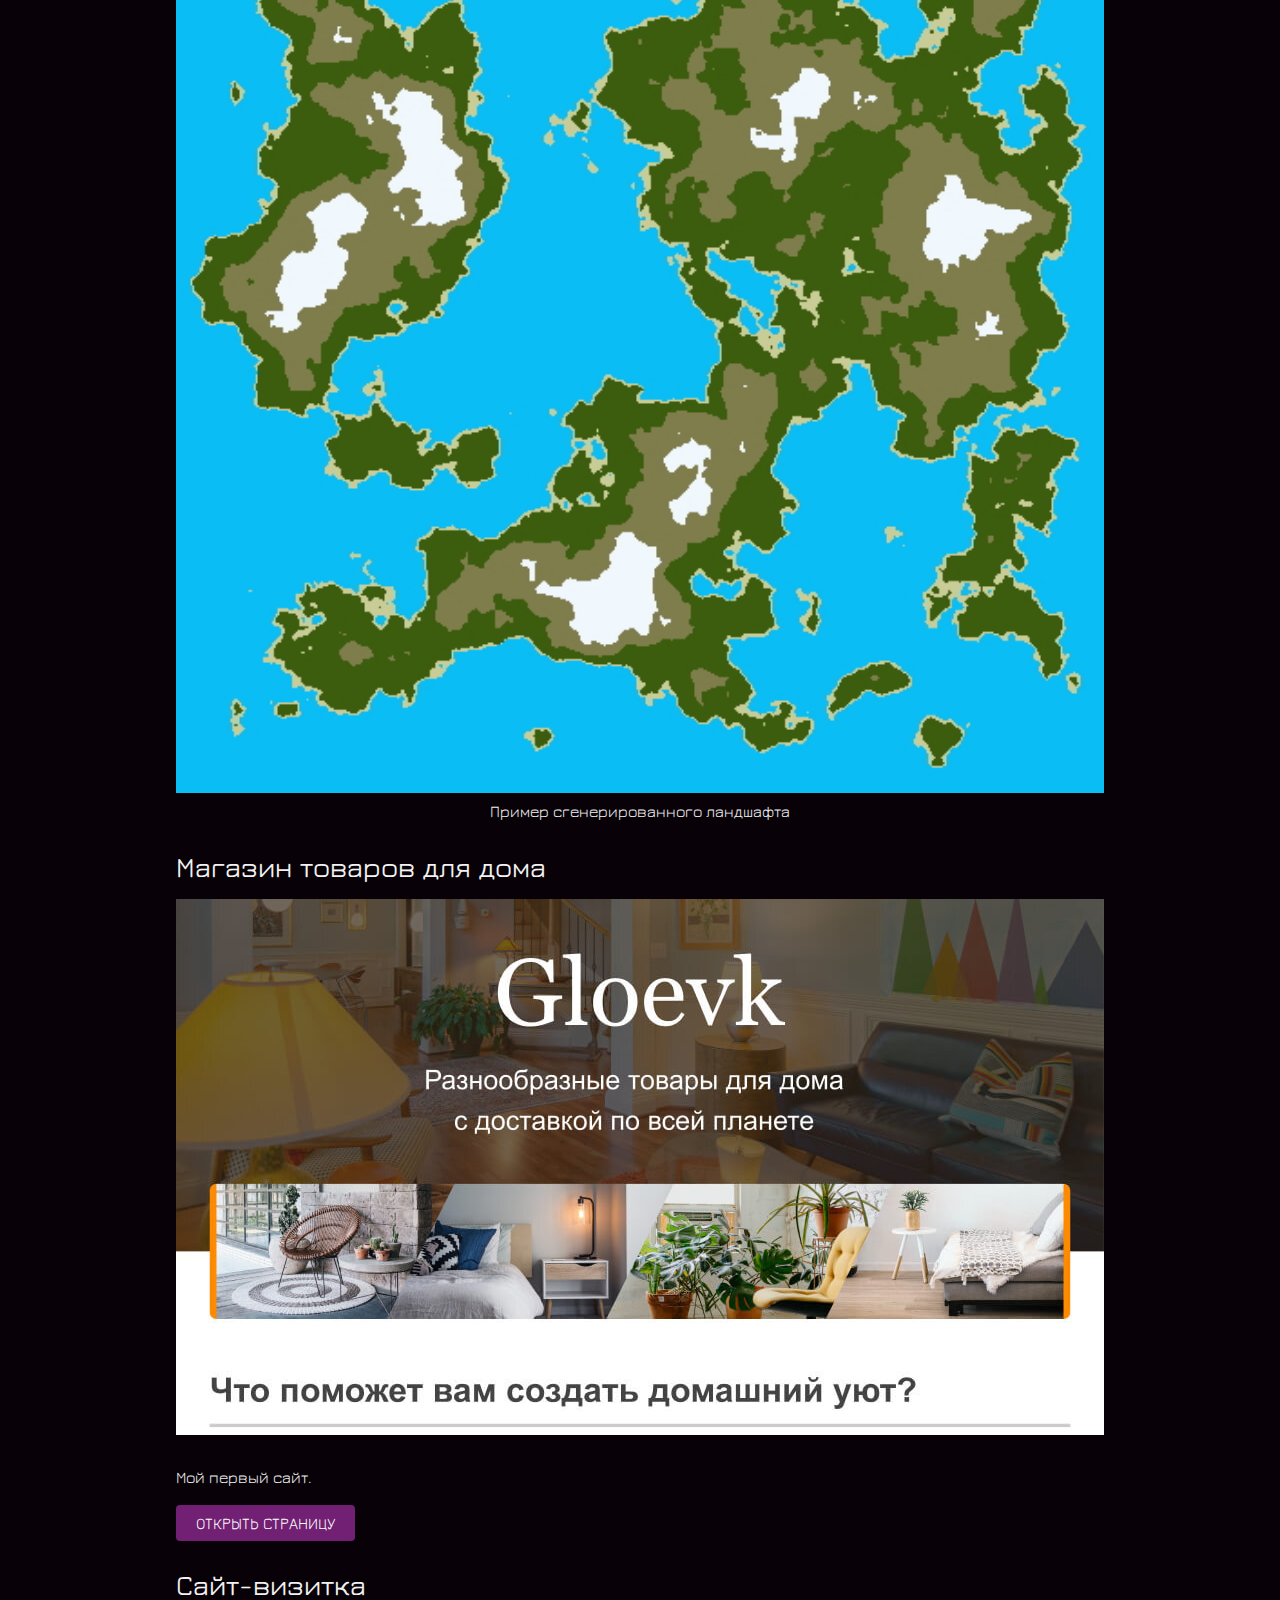
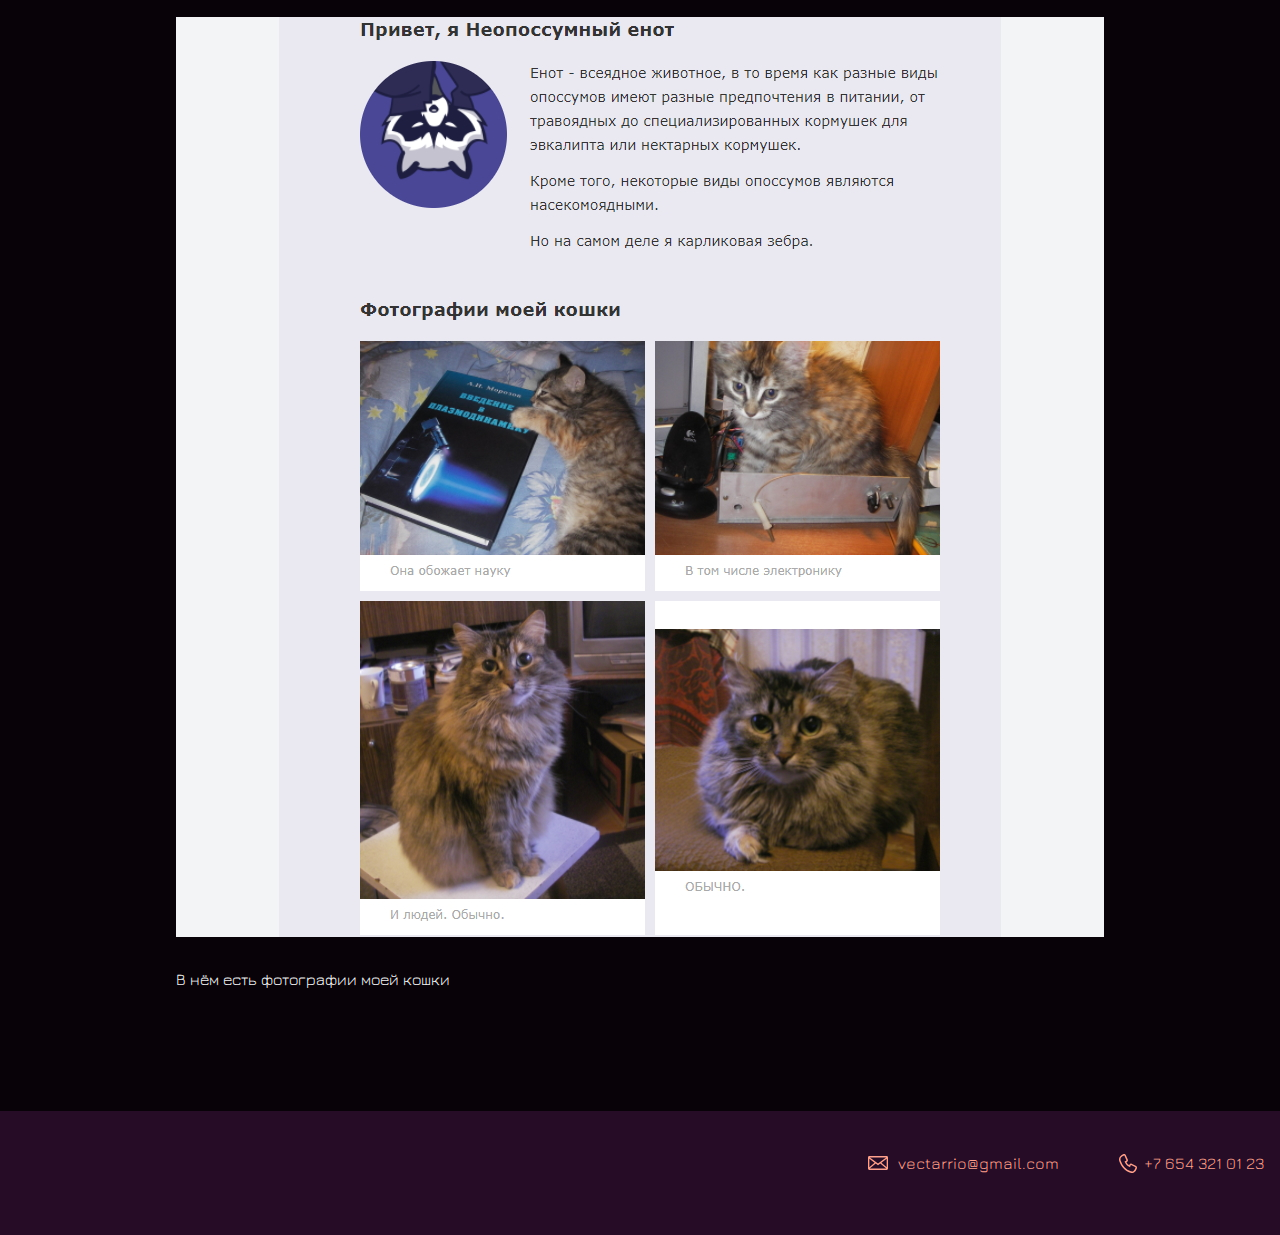
==== commit addcbce8: "Лаб 8" ====
--- a/index.html
+++ b/index.html
@@ -30,10 +30,13 @@
           <img src="files/user.jpg" width="928" alt="Фотография">
         </figure>
         <h3>Пара слов о себе</h3>
-        <p>Студент, который опять делает всё в последний момент.</p>
+        <p>Студент. Увлекаюсь разного рода языками. Как естественными (напр. русский и английский), так и языками программирования (например c и java), так и музыкой (тоже в каком-то смысле язык!).</p>
+        <p>Моё самое главное хобби - инструментальная музыка. Я стараюсь аранжировывать песни под одну гитару (даже без голоса) так, чтобы сам смог это записать.</p>
+        <p>Программирование, как ни странно, тоже является моим хобби. Но в свободное время я пишу довольно странные программы, генерирующие случайные вещи. Например, ландшафт.</p>
+        <p>В итоге магистерский диплом у меня тоже связан и со звуком и с программированием: обработка звука. Точнее, его <em>сжатие</em>.</p>
         <h3>Чем могу быть полезен</h3>
-        <p>Умею писать код. Готов писать код.</p>
         <p>"Программист - существо, преобразующее кофеин в рабочий код."</p>
+        <p>Опыт программирования на различных языках имеется с младших классов.</p>
         <div class="skills">
           <h3>Мои навыки</h3>
           <dl class="skills-list">
@@ -41,6 +44,12 @@
             <dd class="level"><div style="width: 60%;">60%</div></dd>
             <dt class="skill-css">CSS</dt>
             <dd class="level"><div style="width: 40%;">40%</div></dd>
+            <dt class="skill-c">C</dt>
+            <dd class="level"><div style="width: 75%;">75%</div></dd>
+            <dt class="skill-java">Java</dt>
+            <dd class="level"><div style="width: 50%;">50%</div></dd>
+            <dt class="skill-asm">Assembler (x86)</dt>
+            <dd class="level"><div style="width: 30%;">30%</div></dd>
           </dl>
         </div>
       </div>
@@ -49,10 +58,16 @@
     <section class="portfolio">
       <div class="container">
         <h2 class="subheading">Мои работы</h2>
+        <h3>Генератор ландшафта</h3>
+        <figure class="project-image">
+          <img src="files/landscape.jpg" width="928" height="536" alt="Пример сгенерированного ландшафта">
+          <figcaption>Пример сгенерированного ландшафта</figcaption>
+        </figure>
+        
+        <h3>Магазин товаров для дома</h3>
         <figure class="project-image">
           <img src="files/project.jpg" width="928" height="536" alt="Cайт магазина товаров для дома">
         </figure>
-        <h3>Магазин товаров для дома</h3>
         <p>Мой первый сайт.</p>
         <a class="button" href="source/project/index.html">Открыть страницу</a><br><br>
         <h3>Сайт-визитка</h3>
--- a/style.css
+++ b/style.css
@@ -1,14 +1,19 @@
 body {
   margin: 0;
-  min-width: 960px;
+  min-width: 320px;
   font-family: "Jura", "Montserrat", "Helvetica", "Arial", sans-serif;
   font-size: 16px;
-  line-height: 32px;
+  line-height: 1.5;
   color: #f2f2f2;
   background-color: #080208;
   background-image: url("img/hero-bg.jpg");
   background-repeat: no-repeat;
   background-position: top center;
+}
+
+img {
+  max-width: 100%;
+  height: auto;
 }
 
 .container {
@@ -28,8 +33,13 @@
   text-align: right;
 }
 
+.page-header a+a {
+  margin-left: 56px;
+}
+
 .page-header a {
-  margin-left: 56px;
+  display: inline-block;
+  margin-bottom: 20px;
   color: #fea18d;
   text-decoration: none;
   background-repeat: no-repeat;
@@ -112,6 +122,18 @@
 
 .skill-css {
   background-image: url("img/icon-css.svg");
+}
+
+.skill-c {
+  background-image: url("img/icon-c.png");
+}
+
+.skill-java {
+  background-image: url("img/icon-java.png");
+}
+
+.skill-asm {
+  background-image: url("img/icon-asm.png");
 }
 
 .level {
@@ -171,11 +193,16 @@
 }
 
 .page-footer a {
-  margin-left: 56px;
+  display: inline-block;
+  margin-bottom: 20px;
   color: #fea18d;
   text-decoration: none;
   background-repeat: no-repeat;
   background-position: left;
+}
+
+.page-footer a+a {
+  margin-left: 56px;
 }
 
 .footer-email {
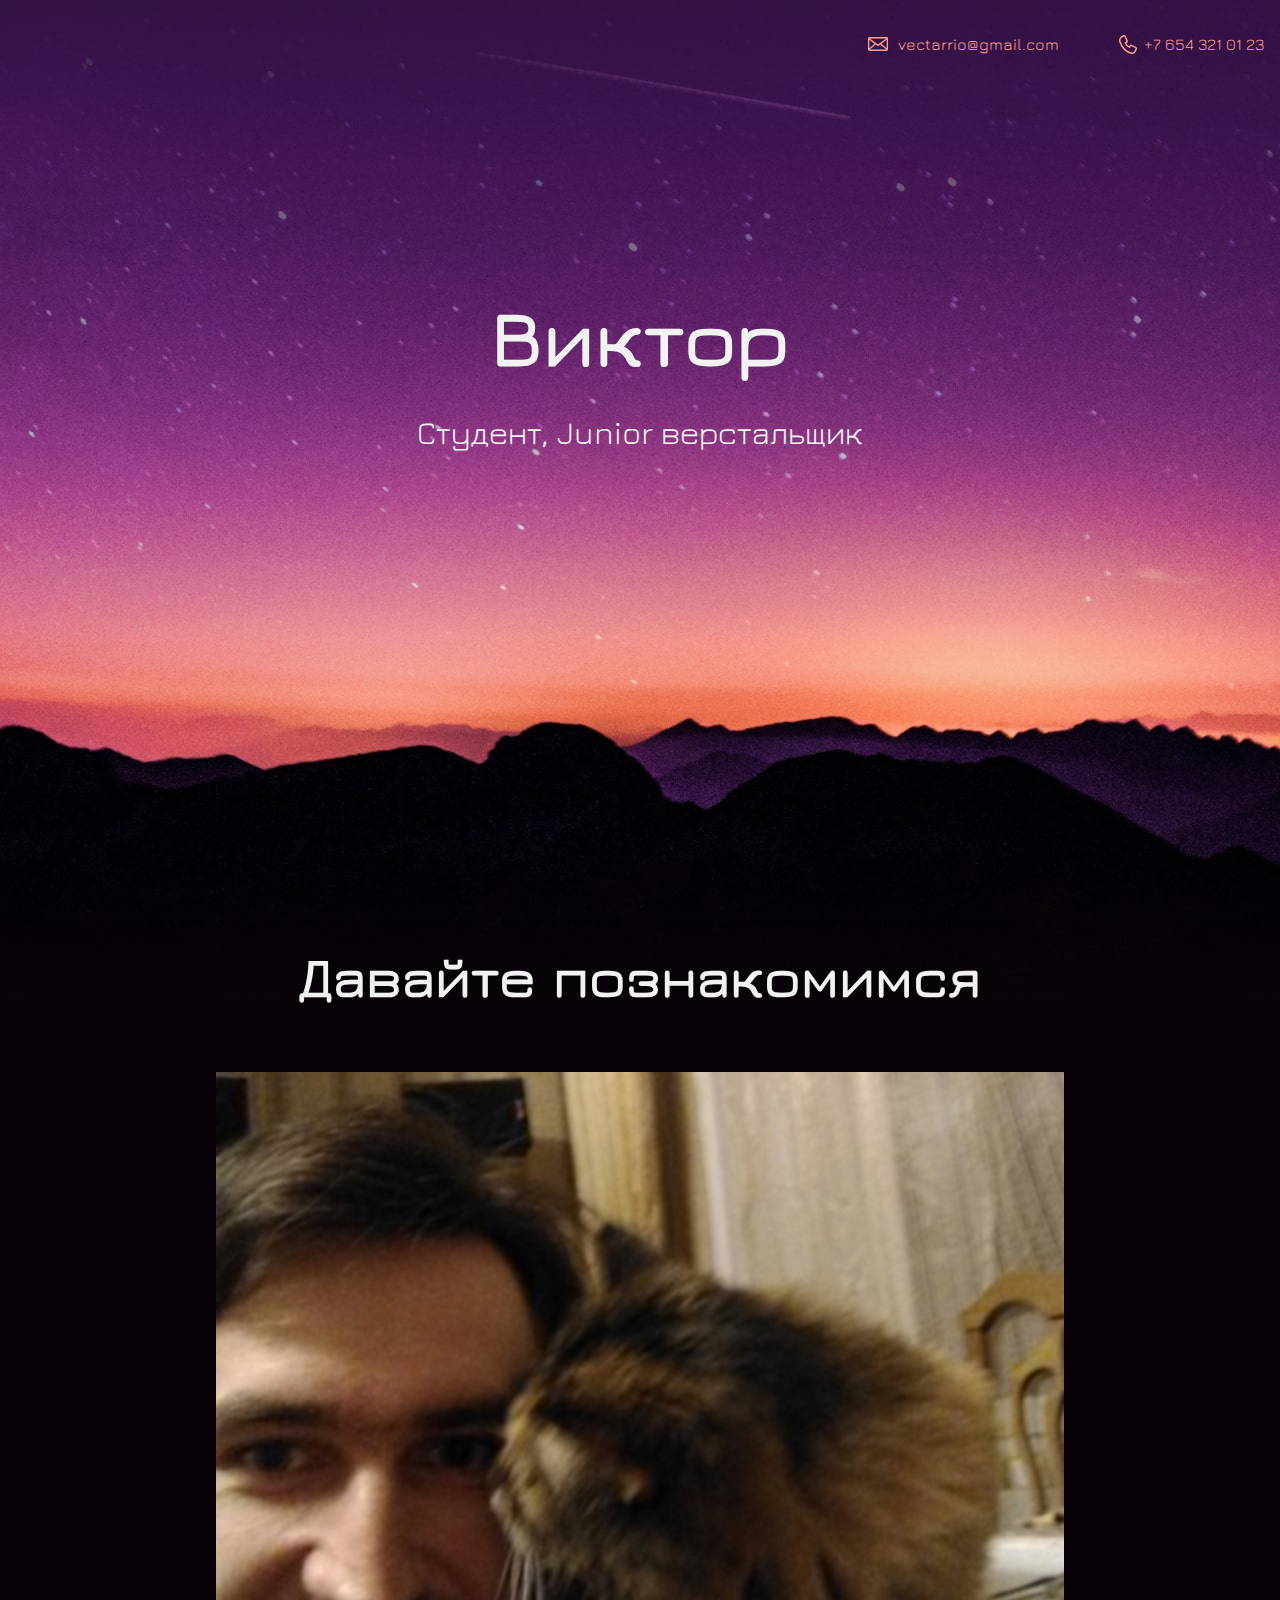
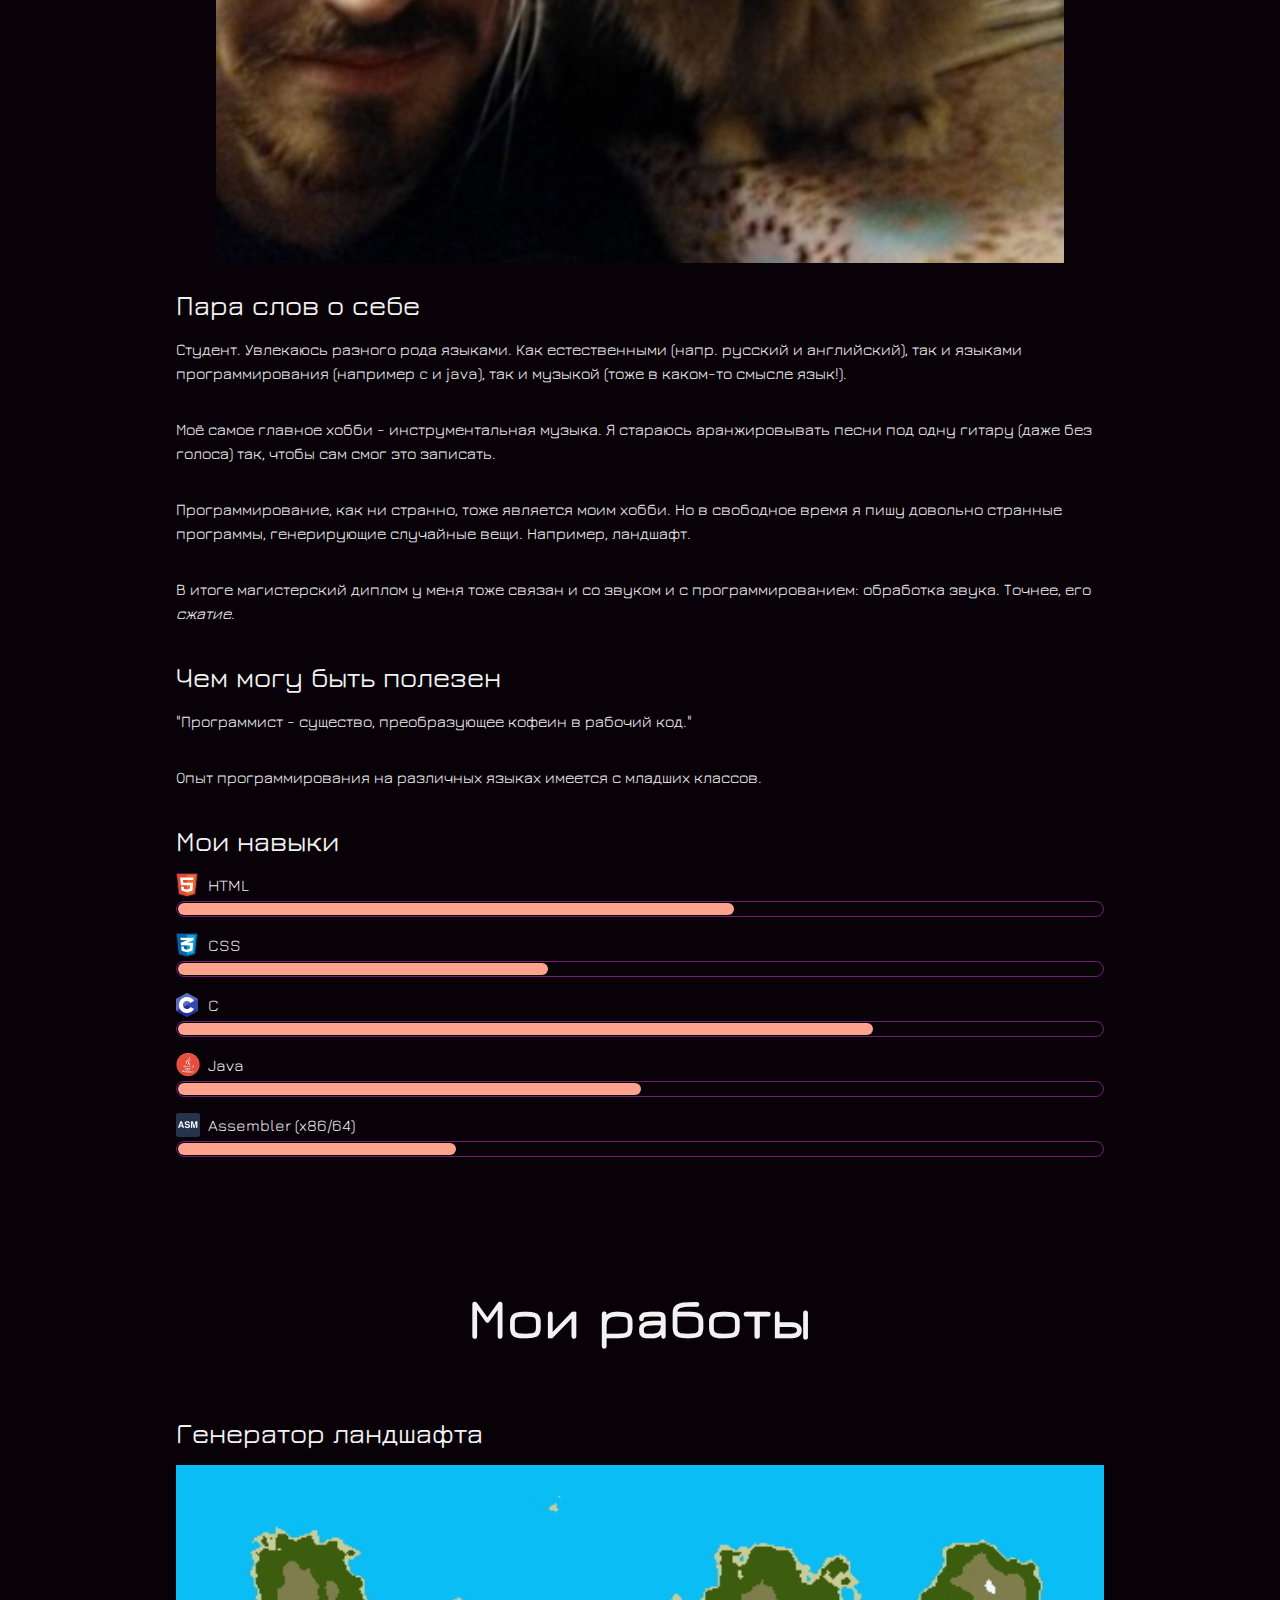
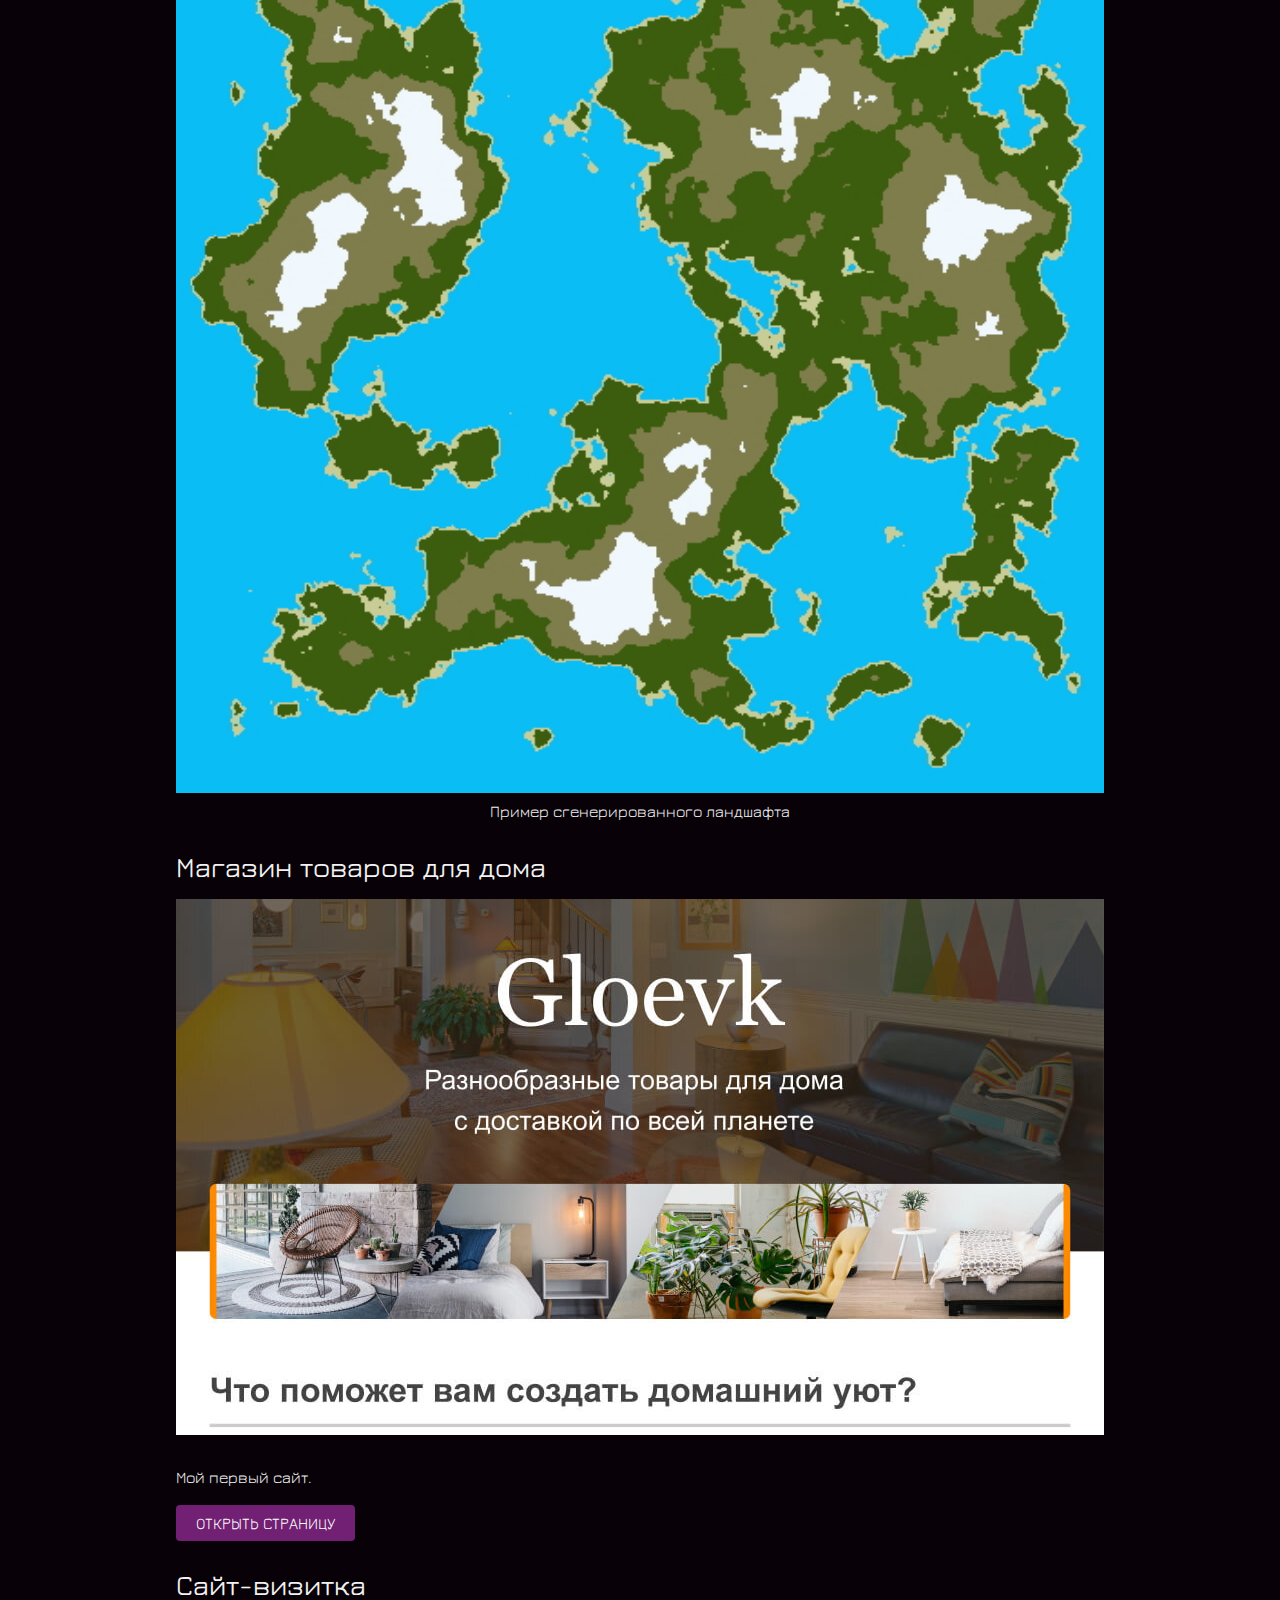
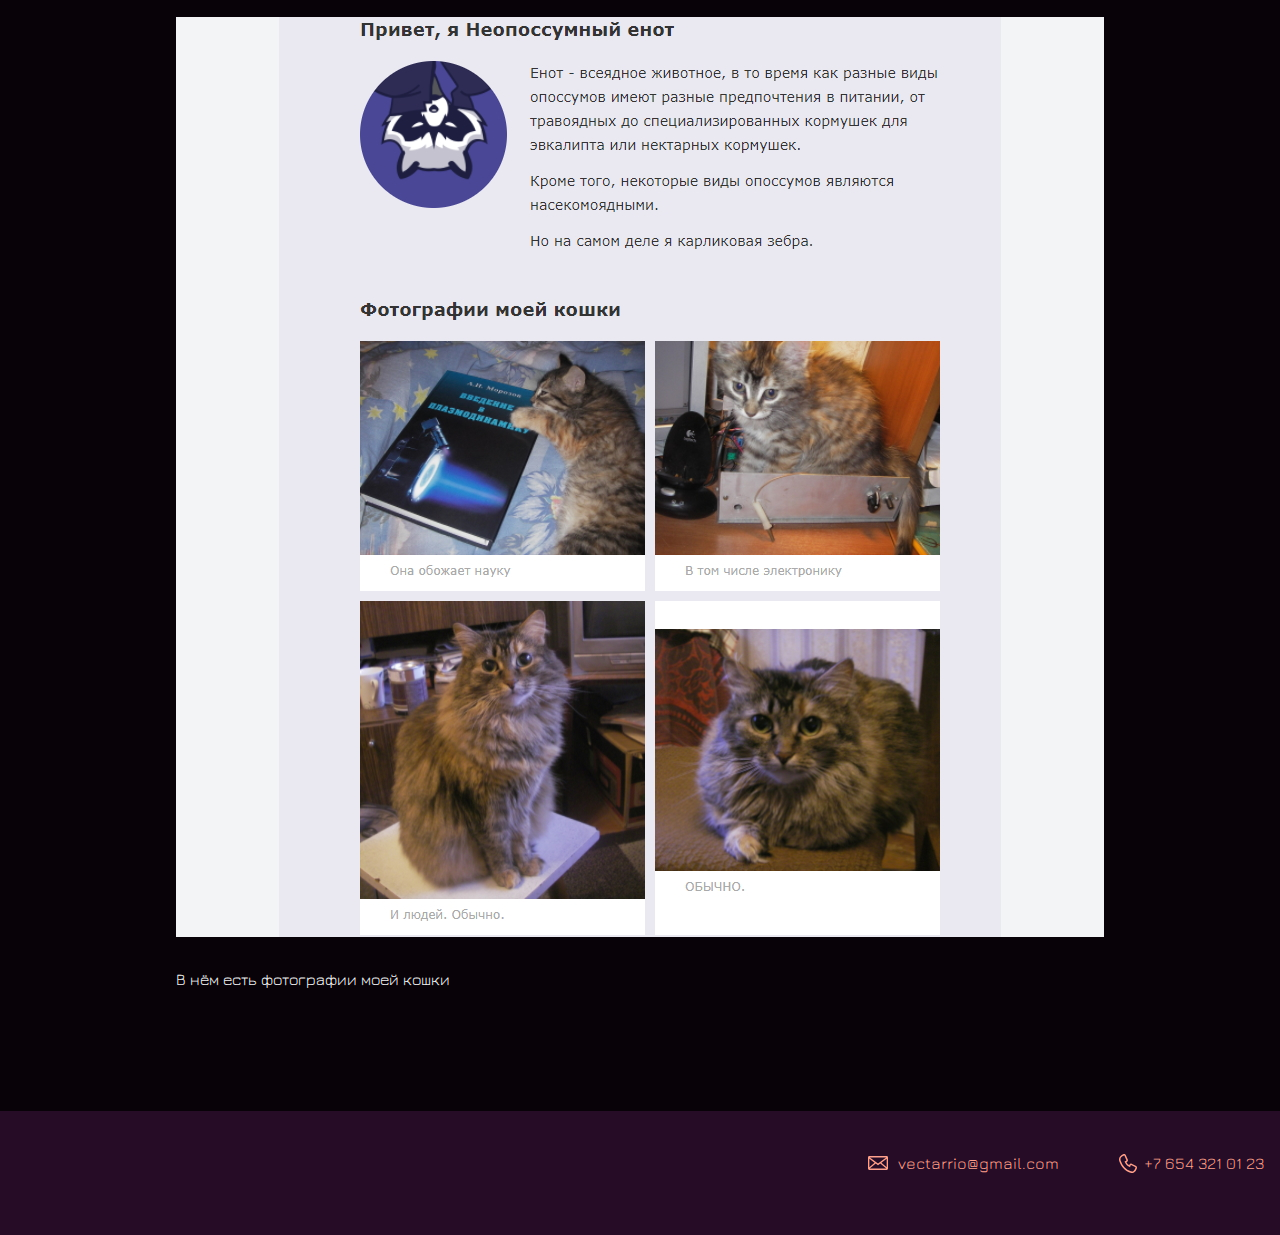
==== commit 358d4ec4: "Лаб 9" ====
--- a/index.html
+++ b/index.html
@@ -2,6 +2,7 @@
 <html lang="ru">
   <head>
     <meta charset="UTF-8">
+    <meta name="viewport" content="width=device-width, initial-scale=1.0">
     <link rel="stylesheet" href="style.css">
     <!-- <link href="https://fonts.googleapis.com/css?family=Montserrat:400,500,700|Old+Standard+TT&display=swap&subset=cyrillic" rel="stylesheet"> -->
     <link href="https://fonts.googleapis.com/css2?family=Jura&display=swap" rel="stylesheet">
@@ -12,7 +13,7 @@
     <header class="page-header">
       <div class="container">
             <a class="header-email" href="mailto:vectarrio@gmail.com">vectarrio@gmail.com</a>
-            <a class="header-phone" href="tel:+79876543210">+7 654 321 01 23</a>
+            <a class="header-phone" href="tel:+76543210123">+7 654 321 01 23</a>
       </div>
     </header>
 
@@ -40,16 +41,7 @@
         <div class="skills">
           <h3>Мои навыки</h3>
           <dl class="skills-list">
-            <dt class="skill-html">HTML</dt>
-            <dd class="level"><div style="width: 60%;">60%</div></dd>
-            <dt class="skill-css">CSS</dt>
-            <dd class="level"><div style="width: 40%;">40%</div></dd>
-            <dt class="skill-c">C</dt>
-            <dd class="level"><div style="width: 75%;">75%</div></dd>
-            <dt class="skill-java">Java</dt>
-            <dd class="level"><div style="width: 50%;">50%</div></dd>
-            <dt class="skill-asm">Assembler (x86)</dt>
-            <dd class="level"><div style="width: 30%;">30%</div></dd>
+            
           </dl>
         </div>
       </div>
@@ -81,8 +73,9 @@
     <footer class="page-footer">
       <div class="container">
         <a class="footer-email" href="mailto:vectarrio@gmail.com">vectarrio@gmail.com</a>
-        <a class="footer-phone" href="tel:+79876543210">+7 654 321 01 23</a>
+        <a class="footer-phone" href="tel:+76543210123">+7 654 321 01 23</a>
       </div>
     </footer>
+    <script src="script.js"></script>
   </body>
 </html>--- a/style.css
+++ b/style.css
@@ -1,6 +1,6 @@
 body {
   margin: 0;
-  min-width: 320px;
+  min-width: 300px;
   font-family: "Jura", "Montserrat", "Helvetica", "Arial", sans-serif;
   font-size: 16px;
   line-height: 1.5;
@@ -10,6 +10,8 @@
   background-repeat: no-repeat;
   background-position: top center;
 }
+
+
 
 img {
   max-width: 100%;
@@ -213,4 +215,10 @@
 .footer-phone {
   padding-left: 25px;
   background-image: url("img/icon-phone.svg");
+}
+
+@media screen and (max-width: 460px) {
+  .subheading {
+    font-size: 32px;
+  }
 }